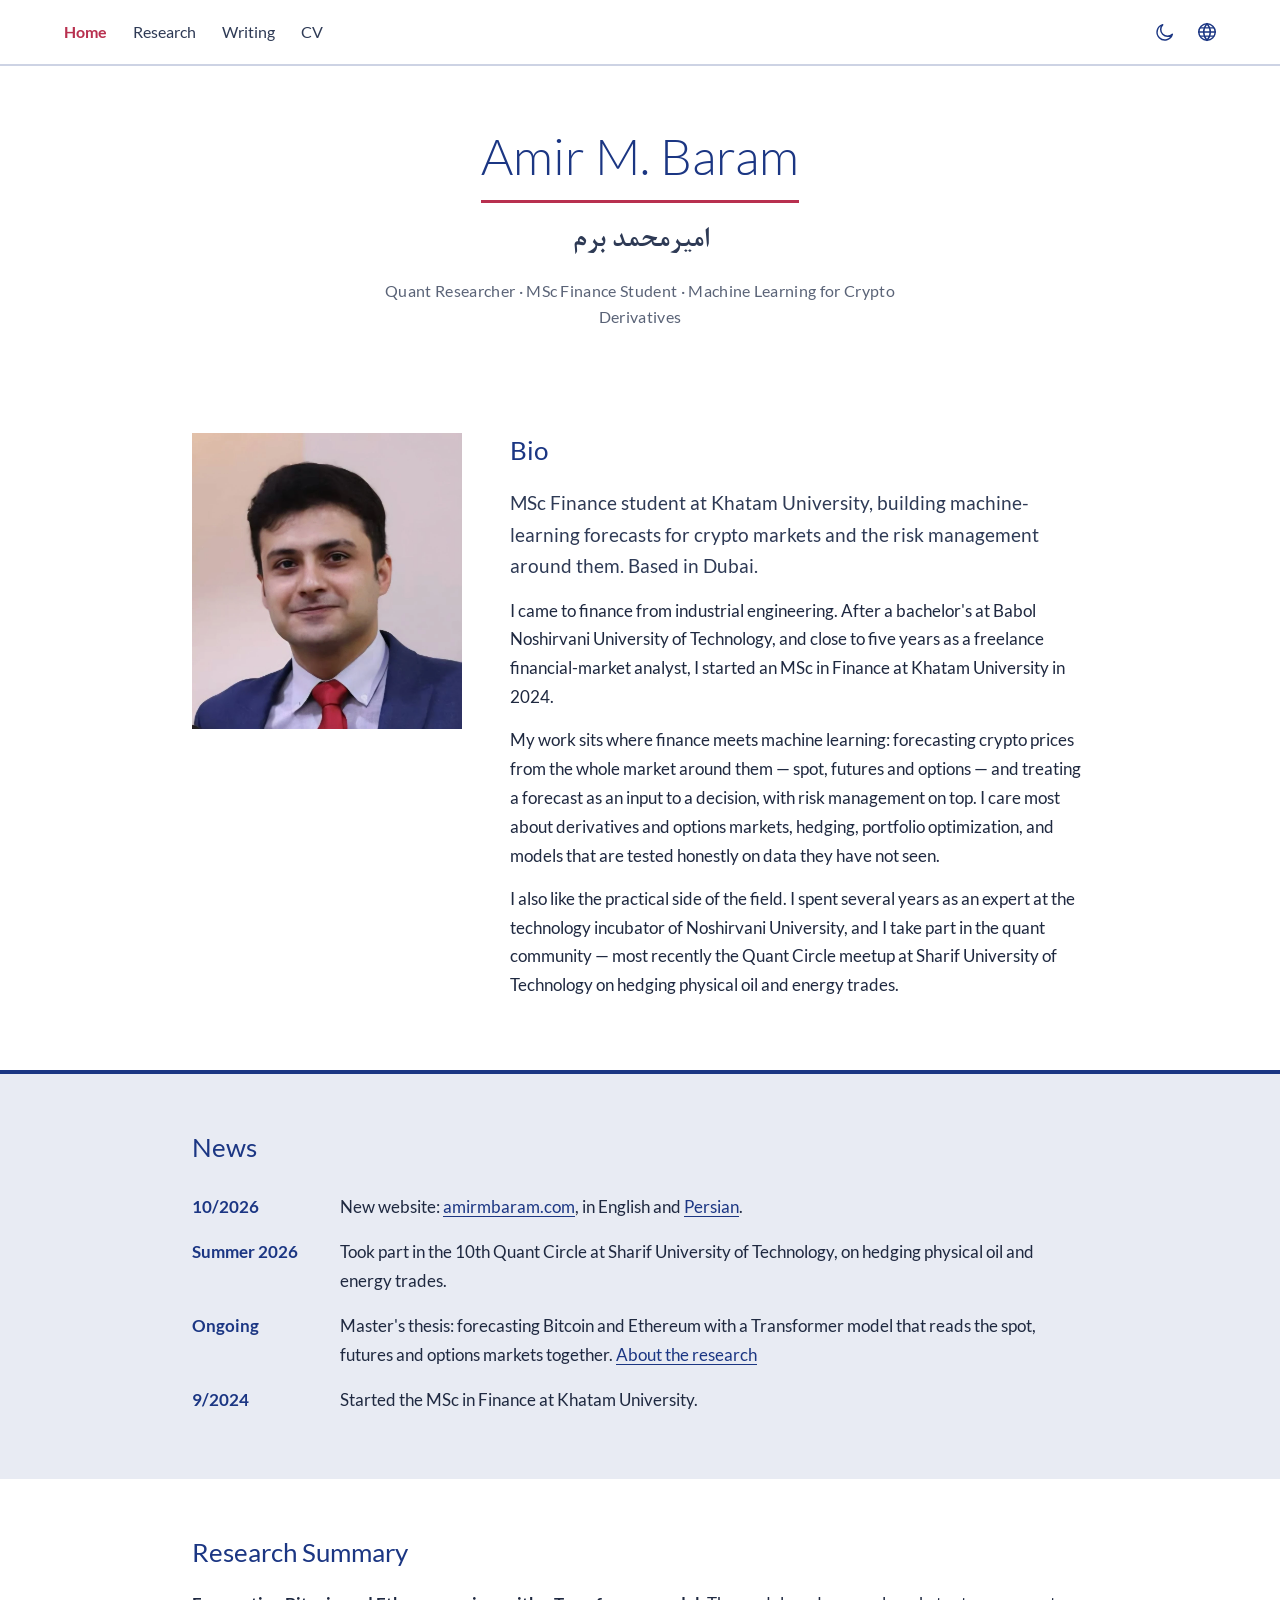
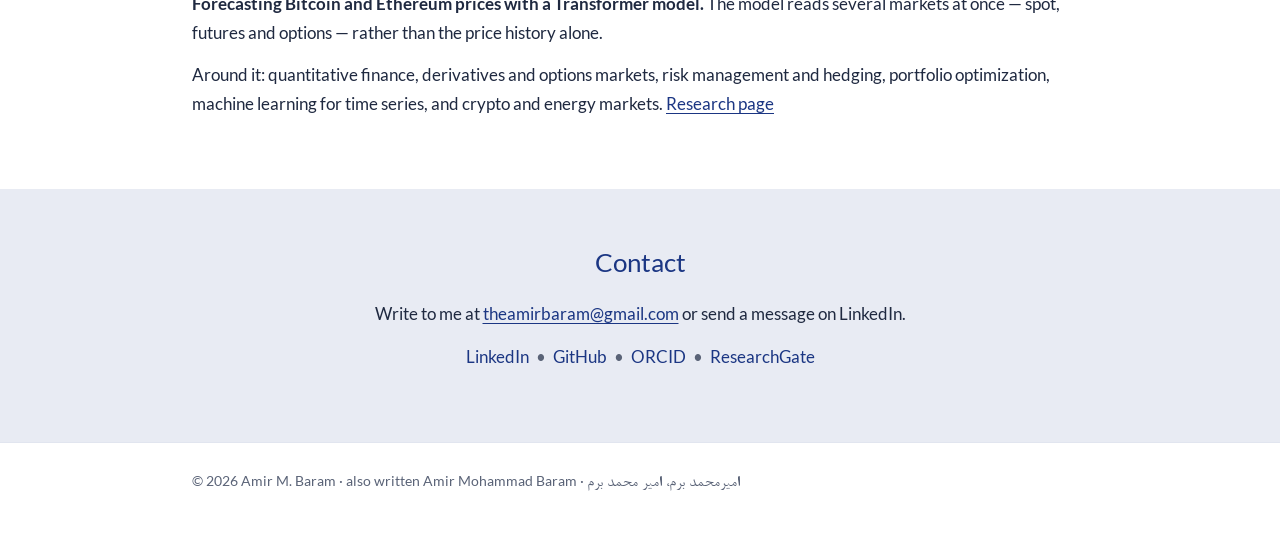
==== index.html @ 678a6ded "Home: role line under the name; bio no longer opens with the name, both languages - Add a muted role" ====
<!doctype html>
<html lang="en">
<head>
<meta charset="utf-8">
<meta name="viewport" content="width=device-width, initial-scale=1">
<title>Amir M. Baram (Amir Mohammad Baram) — Quant Researcher, MSc Finance at Khatam University</title>
<meta name="description" content="Amir M. Baram (Amir Mohammad Baram, امیرمحمد برم) — quantitative researcher and MSc Finance student at Khatam University, based in Dubai. Machine-learning forecasts for crypto markets from spot, futures and options data; risk management and portfolio optimization.">
<meta name="author" content="Amir M. Baram">
<meta name="google-site-verification" content="Aken9nDjO9jNFK73bbLexB0y3to4cQUM3wVIn0FqUuk" />
<link rel="canonical" href="https://amirmbaram.com/">
<link rel="alternate" hreflang="en" href="https://amirmbaram.com/">
<link rel="alternate" hreflang="fa" href="https://amirmbaram.com/fa/">
<link rel="alternate" hreflang="x-default" href="https://amirmbaram.com/">
<link rel="alternate" type="application/rss+xml" title="Amir M. Baram — Writing" href="https://amirmbaram.com/writing/feed.xml">
<meta property="og:type" content="profile">
<meta property="og:site_name" content="Amir M. Baram">
<meta property="og:locale" content="en_US">
<meta property="og:locale:alternate" content="fa_IR">
<meta property="og:title" content="Amir M. Baram — Quant Researcher">
<meta property="og:description" content="MSc Finance, Khatam University · machine learning for crypto markets · risk management · Dubai">
<meta property="og:url" content="https://amirmbaram.com/">
<meta property="og:image" content="https://amirmbaram.com/amir-m-baram.jpg">
<meta property="profile:first_name" content="Amir">
<meta property="profile:last_name" content="Baram">
<meta name="twitter:card" content="summary">
<link rel="icon" href="/favicon.ico" sizes="48x48">
<link rel="icon" href="/icon-192.png" type="image/png" sizes="192x192">
<link rel="apple-touch-icon" href="/apple-touch-icon.png">
<link rel="stylesheet" href="/assets/site.css">
<script>(function(d){d.className+=' js';try{var t=localStorage.getItem('theme');if(t==='dark'||t==='light')d.setAttribute('data-theme',t)}catch(e){}})(document.documentElement)</script>
<script type="application/ld+json">
{
  "@context": "https://schema.org",
  "@type": "Person",
  "@id": "https://amirmbaram.com/#person",
  "name": "Amir M. Baram",
  "alternateName": ["Amir Mohammad Baram", "AmirMohammad Baram", "Amir Baram", "امیرمحمد برم", "امیر محمد برم", "امیر برم"],
  "givenName": "Amir Mohammad",
  "familyName": "Baram",
  "url": "https://amirmbaram.com/",
  "identifier": {"@type": "PropertyValue", "propertyID": "ORCID", "value": "0009-0007-6904-6348"},
  "email": "mailto:theamirbaram@gmail.com",
  "image": "https://amirmbaram.com/amir-m-baram.jpg",
  "jobTitle": "Quantitative Researcher",
  "affiliation": {"@type": "CollegeOrUniversity", "name": "Khatam University", "url": "https://khatam.ac.ir/"},
  "alumniOf": {"@type": "CollegeOrUniversity", "name": "Babol Noshirvani University of Technology", "url": "https://www.nit.ac.ir/"},
  "homeLocation": {"@type": "Place", "name": "Dubai, United Arab Emirates"},
  "knowsLanguage": ["fa", "en"],
  "knowsAbout": ["Quantitative finance", "Financial risk management", "Hedging", "Portfolio optimization", "Derivatives and options markets", "Cryptocurrency markets", "Machine learning", "Time-series forecasting", "Transformer models", "Econometrics", "Python"],
  "sameAs": [
    "https://www.linkedin.com/in/amirmbaram/",
    "https://github.com/theamirbaram",
    "https://www.kaggle.com/theamirbaram",
    "https://huggingface.co/theamirbaram",
    "https://www.researchgate.net/profile/Amir-Baram",
    "https://www.youtube.com/@theamirbaram",
    "https://orcid.org/0009-0007-6904-6348"
  ]
}
</script>
<script type="application/ld+json">
{
  "@context": "https://schema.org",
  "@type": "WebSite",
  "@id": "https://amirmbaram.com/#website",
  "name": "Amir M. Baram",
  "alternateName": ["Amir Mohammad Baram", "امیرمحمد برم", "amirmbaram.com"],
  "url": "https://amirmbaram.com/",
  "inLanguage": ["en", "fa"],
  "publisher": {"@id": "https://amirmbaram.com/#person"}
}
</script>
</head>
<body>
<a class="skip" href="#main">Skip to content</a>

<header class="site-header">
  <div class="wrap">
    <button class="menu-btn" type="button" aria-label="Menu" aria-expanded="false" aria-controls="menu"><svg viewBox="0 0 24 24" fill="none" stroke-width="2" stroke-linecap="round"><path d="M4 7h16M4 12h16M4 17h16"/></svg></button>
    <nav class="menu" id="menu" aria-label="Main">
      <a href="/" aria-current="page">Home</a>
      <a href="/research/">Research</a>
      <a href="/writing/">Writing</a>
      <a href="/cv/">CV</a>
    </nav>
    <div class="tools">
      <button class="theme-btn" type="button" aria-label="Dark mode" title="Dark mode" aria-pressed="false"><svg class="moon" viewBox="0 0 24 24" fill="none" stroke="currentColor" stroke-width="1.6" stroke-linecap="round" stroke-linejoin="round" aria-hidden="true"><path d="M20 14.5A8.5 8.5 0 1 1 9.5 4a7 7 0 0 0 10.5 10.5z"/></svg><svg class="sun" viewBox="0 0 24 24" fill="none" stroke="currentColor" stroke-width="1.6" stroke-linecap="round" aria-hidden="true"><circle cx="12" cy="12" r="4"/><path d="M12 2.5v2M12 19.5v2M2.5 12h2M19.5 12h2M5.3 5.3l1.4 1.4M17.3 17.3l1.4 1.4M5.3 18.7l1.4-1.4M17.3 6.7l1.4-1.4"/></svg></button>
      <details class="lang">
        <summary aria-label="Language" title="Language"><svg viewBox="0 0 24 24" fill="none" stroke="currentColor" stroke-width="1.6" stroke-linecap="round" aria-hidden="true"><circle cx="12" cy="12" r="9"/><path d="M3 12h18M4.6 7.5h14.8M4.6 16.5h14.8M12 3c2.4 2.6 3.6 5.6 3.6 9s-1.2 6.4-3.6 9c-2.4-2.6-3.6-5.6-3.6-9S9.6 5.6 12 3z"/></svg></summary>
        <ul><li><a href="/" hreflang="en" lang="en" aria-current="true">English</a></li><li><a href="/fa/" hreflang="fa" lang="fa">فارسی</a></li></ul>
      </details>
    </div>
  </div>
</header>

<main id="main">
  <div class="page-title">
    <div class="wrap">
      <h1>Amir M. Baram</h1>
      <p class="fa-name" lang="fa" dir="rtl">امیرمحمد برم</p>
      <p class="role">Quant Researcher · MSc Finance Student · Machine Learning for Crypto Derivatives</p>
    </div>
  </div>

  <section class="band" id="bio" aria-labelledby="h-bio">
    <div class="wrap bio">
      <img src="/amir-m-baram.webp" width="1053" height="1155" fetchpriority="high" alt="Portrait of Amir M. Baram">
      <div>
        <h2 id="h-bio">Bio</h2>
        <p class="lead">MSc Finance student at Khatam University, building machine-learning forecasts for crypto markets and the risk management around them. Based in Dubai.</p>
        <p>I came to finance from industrial engineering. After a bachelor's at Babol Noshirvani University of Technology, and close to five years as a freelance financial-market analyst, I started an MSc in Finance at Khatam University in 2024.</p>
        <p>My work sits where finance meets machine learning: forecasting crypto prices from the whole market around them — spot, futures and options — and treating a forecast as an input to a decision, with risk management on top. I care most about derivatives and options markets, hedging, portfolio optimization, and models that are tested honestly on data they have not seen.</p>
        <p>I also like the practical side of the field. I spent several years as an expert at the technology incubator of Noshirvani University, and I take part in the quant community — most recently the Quant Circle meetup at Sharif University of Technology on hedging physical oil and energy trades.</p>
      </div>
    </div>
  </section>

  <section class="band tint" id="news" aria-labelledby="h-news">
    <div class="wrap">
      <h2 id="h-news">News</h2>
      <ul class="news">
        <li><span class="d">10/2026</span><span>New website: <a href="https://amirmbaram.com/">amirmbaram.com</a>, in English and <a href="/fa/" hreflang="fa">Persian</a>.</span></li>
        <li><span class="d">Summer 2026</span><span>Took part in the 10th Quant Circle at Sharif University of Technology, on hedging physical oil and energy trades.</span></li>
        <li><span class="d">Ongoing</span><span>Master's thesis: forecasting Bitcoin and Ethereum with a Transformer model that reads the spot, futures and options markets together. <a href="/research/">About the research</a></span></li>
        <li><span class="d">9/2024</span><span>Started the MSc in Finance at Khatam University.</span></li>
      </ul>
    </div>
  </section>

  <section class="band" id="research" aria-labelledby="h-research">
    <div class="wrap">
      <h2 id="h-research">Research Summary</h2>
      <p><b>Forecasting Bitcoin and Ethereum prices with a Transformer model.</b> The model reads several markets at once — spot, futures and options — rather than the price history alone.</p>
      <p>Around it: quantitative finance, derivatives and options markets, risk management and hedging, portfolio optimization, machine learning for time series, and crypto and energy markets. <a href="/research/">Research page</a></p>
    </div>
  </section>

  <section class="band grey" id="contact" aria-labelledby="h-contact">
    <div class="wrap">
      <h2 id="h-contact">Contact</h2>
      <p>Write to me at <a href="mailto:theamirbaram@gmail.com">theamirbaram@gmail.com</a> or send a message on LinkedIn.</p>
      <p class="dots"><a href="https://www.linkedin.com/in/amirmbaram/" rel="me">LinkedIn</a><span class="sep">•</span><a href="https://github.com/theamirbaram" rel="me">GitHub</a><span class="sep">•</span><a href="https://orcid.org/0009-0007-6904-6348" rel="me">ORCID</a><span class="sep">•</span><a href="https://www.researchgate.net/profile/Amir-Baram" rel="me">ResearchGate</a></p>
    </div>
  </section>
</main>

<footer class="site-footer">
  <div class="wrap">© 2026 Amir M. Baram · also written Amir Mohammad Baram · <span class="fa-in" lang="fa" dir="rtl">امیرمحمد برم، امیر محمد برم</span></div>
</footer>
<script src="/assets/site.js"></script>
</body>
</html>
---- assets/site.css ----
/* amirmbaram.com - one stylesheet for every page, English and Persian.
   Layout after lhpedersen.com: white header, centred page title, white / tinted / grey
   full-width bands. Tuned for easy reading (11 Oct 2026): dark text on light grounds only,
   near-black text, regular-weight menu. Text fills the content column, which grows with the
   window up to --wrap (Amir, 11 Oct: text should widen with the window); only a single post keeps
   a reading measure. */
/* Fonts are served from this site (assets/fonts/), so phones show the same type as a
   laptop with B Nazanin installed: Lato for Latin, B Nazanin for Persian. */
@font-face{font-family:"Lato";font-weight:300;font-display:swap;src:url(fonts/lato-300-latin-ext.woff2) format("woff2");unicode-range:U+0100-02BA, U+02BD-02C5, U+02C7-02CC, U+02CE-02D7, U+02DD-02FF, U+0304, U+0308, U+0329, U+1D00-1DBF, U+1E00-1E9F, U+1EF2-1EFF, U+2020, U+20A0-20AB, U+20AD-20C4, U+2113, U+2C60-2C7F, U+A720-A7FF}
@font-face{font-family:"Lato";font-weight:300;font-display:swap;src:url(fonts/lato-300-latin.woff2) format("woff2");unicode-range:U+0000-00FF, U+0131, U+0152-0153, U+02BB-02BC, U+02C6, U+02DA, U+02DC, U+0304, U+0308, U+0329, U+2000-206F, U+20AC, U+2122, U+2191, U+2193, U+2212, U+2215, U+FEFF, U+FFFD}
@font-face{font-family:"Lato";font-weight:400;font-display:swap;src:url(fonts/lato-400-latin-ext.woff2) format("woff2");unicode-range:U+0100-02BA, U+02BD-02C5, U+02C7-02CC, U+02CE-02D7, U+02DD-02FF, U+0304, U+0308, U+0329, U+1D00-1DBF, U+1E00-1E9F, U+1EF2-1EFF, U+2020, U+20A0-20AB, U+20AD-20C4, U+2113, U+2C60-2C7F, U+A720-A7FF}
@font-face{font-family:"Lato";font-weight:400;font-display:swap;src:url(fonts/lato-400-latin.woff2) format("woff2");unicode-range:U+0000-00FF, U+0131, U+0152-0153, U+02BB-02BC, U+02C6, U+02DA, U+02DC, U+0304, U+0308, U+0329, U+2000-206F, U+20AC, U+2122, U+2191, U+2193, U+2212, U+2215, U+FEFF, U+FFFD}
@font-face{font-family:"Lato";font-weight:700;font-display:swap;src:url(fonts/lato-700-latin-ext.woff2) format("woff2");unicode-range:U+0100-02BA, U+02BD-02C5, U+02C7-02CC, U+02CE-02D7, U+02DD-02FF, U+0304, U+0308, U+0329, U+1D00-1DBF, U+1E00-1E9F, U+1EF2-1EFF, U+2020, U+20A0-20AB, U+20AD-20C4, U+2113, U+2C60-2C7F, U+A720-A7FF}
@font-face{font-family:"Lato";font-weight:700;font-display:swap;src:url(fonts/lato-700-latin.woff2) format("woff2");unicode-range:U+0000-00FF, U+0131, U+0152-0153, U+02BB-02BC, U+02C6, U+02DA, U+02DC, U+0304, U+0308, U+0329, U+2000-206F, U+20AC, U+2122, U+2191, U+2193, U+2212, U+2215, U+FEFF, U+FFFD}
@font-face{font-family:"B Nazanin Web";font-weight:400;font-display:swap;src:url(fonts/bnazanin-400.woff2) format("woff2")}
@font-face{font-family:"B Nazanin Web";font-weight:700;font-display:swap;src:url(fonts/bnazanin-700.woff2) format("woff2")}
:root{
  /* Amir's palette ج (control vault, _assets/figure-palette.md): Khatam blue + crimson */
  --blue:#1B3683;        /* titles, headings, links, news dates */
  --accent:#B8304F;      /* crimson: current page, hover, the rule under the title */
  --grey:#E8EBF3;        /* tinted bands */
  --ink:#1F2940; --ink-2:#2E3A55; --muted:#5A6377;   /* body text: palette navy, darkened */
  --line:#E1E5EF; --line-grey:#CDD3E4;
  --bg:#fff;              /* page, header, drop-down */
  --shadow:rgba(27,54,131,.28); --shadow-soft:rgba(27,54,131,.14);
  color-scheme:light;
  --f-en:"Lato",-apple-system,"Segoe UI",Helvetica,Arial,sans-serif;
  --f-fa:"B Nazanin Web","B Nazanin","Lato",Tahoma,serif;
  --wrap:960px;
  /* Persian sizes are set for B Nazanin, which every visitor now gets from the site. */
  --fs:1; --fa-lh:2.05;
  --measure:33em;        /* ~75 characters of Lato: used only for a single post */
}
/* Dark mode: follows the device setting; the button in the header overrides it and the
   choice is kept in localStorage ("theme"). Colours are palette ج lightened for a dark
   ground - every text colour is at least 6:1 against both the page and the grey bands. */
:root[data-theme="dark"]{
  --bg:#10141D; --grey:#1A2131; --ink:#E2E6EE; --ink-2:#C5CCDA; --muted:#97A0B3;
  --blue:#8EA6EE; --accent:#EE7C96; --line:#252D40; --line-grey:#2F3850;
  --shadow:rgba(0,0,0,.55); --shadow-soft:rgba(0,0,0,.45); color-scheme:dark;
}
@media (prefers-color-scheme:dark){
  :root:not([data-theme="light"]){
    --bg:#10141D; --grey:#1A2131; --ink:#E2E6EE; --ink-2:#C5CCDA; --muted:#97A0B3;
    --blue:#8EA6EE; --accent:#EE7C96; --line:#252D40; --line-grey:#2F3850;
    --shadow:rgba(0,0,0,.55); --shadow-soft:rgba(0,0,0,.45); color-scheme:dark;
  }
}
*{box-sizing:border-box}
html{-webkit-text-size-adjust:100%}
body{margin:0;background:var(--bg);color:var(--ink);font:400 17px/1.7 var(--f-en)}
html[lang="fa"] body{font:400 calc(20.5px*var(--fs))/var(--fa-lh) var(--f-fa)}
html[lang="fa"]{--measure:27em}   /* ~80 Persian characters */
.wrap{max-width:var(--wrap);margin:0 auto;padding:0 32px}
a{color:var(--blue);text-decoration:underline;text-decoration-thickness:1px;text-underline-offset:3px}
a:hover{color:var(--accent)}
p{margin:0 0 14px}
img{max-width:100%}
.fa-in{font-family:var(--f-fa);font-size:calc(1.22em*var(--fs));line-height:1;unicode-bidi:isolate}
.en{font-family:var(--f-en);font-size:calc(.8em/var(--fs));direction:ltr;unicode-bidi:isolate}   /* Latin words inside Persian text */
.skip{position:absolute;inset-inline-start:-999px;top:8px;background:var(--bg);padding:8px 12px;z-index:20}
.skip:focus{inset-inline-start:8px}

/* ---- header: stays white, with a clear rule under it and a soft shadow once the page scrolls ---- */
.site-header{position:sticky;top:0;z-index:10;background:var(--bg);border-bottom:2px solid var(--line-grey);transition:box-shadow .2s ease}
.site-header.scrolled{box-shadow:0 6px 18px var(--shadow)}
.site-header .wrap{max-width:1240px;display:flex;align-items:center;gap:8px;min-height:64px}
.menu{display:flex;align-items:center;flex-wrap:wrap;gap:2px}
.menu a{font:400 16px/1 var(--f-en);color:var(--ink-2);text-decoration:none;padding:12px 12px;white-space:nowrap;transition:color .15s ease}
.menu a:hover{color:var(--blue)}
.menu a[aria-current="page"]{color:var(--accent);font-weight:700}
html[lang="fa"] .menu a{font:400 calc(19px*var(--fs))/1 var(--f-fa)}
html[lang="fa"] .menu a[aria-current="page"]{font-weight:700}
/* language switch: globe with a small drop-down (English / فارسی), centred under the globe */
.tools{margin-inline-start:auto;display:flex;align-items:center}
.lang{position:relative}
.theme-btn{background:none;border:0;padding:10px;cursor:pointer;color:var(--blue);transition:color .15s ease}
.theme-btn:hover{color:var(--accent)}
.theme-btn svg{display:block;width:22px;height:22px}
.theme-btn .sun{display:none}
:root[data-theme="dark"] .theme-btn .sun{display:block}
:root[data-theme="dark"] .theme-btn .moon{display:none}
@media (prefers-color-scheme:dark){:root:not([data-theme="light"]) .theme-btn .sun{display:block}:root:not([data-theme="light"]) .theme-btn .moon{display:none}}
.lang summary{list-style:none;cursor:pointer;display:flex;align-items:center;padding:10px;color:var(--blue);transition:color .15s ease}
.lang summary::-webkit-details-marker{display:none}
.lang summary svg{display:block;width:22px;height:22px}
.lang summary:hover,.lang[open] summary{color:var(--accent)}
/* focus ring only for keyboard use, in the accent colour */
.lang summary:focus:not(:focus-visible){outline:none}
.lang summary:focus-visible,.theme-btn:focus-visible,.menu-btn:focus-visible{outline:2px solid var(--accent);outline-offset:-2px;border-radius:4px}
.lang ul{position:absolute;top:calc(100% + 4px);left:50%;transform:translateX(-50%);z-index:20;margin:0;padding:4px 0;list-style:none;width:max-content;text-align:center;background:var(--bg);border:1px solid var(--line-grey);box-shadow:0 8px 20px var(--shadow-soft)}
.lang li a{display:block;padding:6px 16px;color:var(--ink);text-decoration:none;font:400 16px/1.5 var(--f-en)}
.lang li a:lang(fa){font:400 calc(19px*var(--fs))/1.5 var(--f-fa)}
.lang li a:hover{background:var(--grey);color:var(--ink)}
.lang li a[aria-current]{color:var(--accent);font-weight:700}
.menu-btn{display:none;background:none;border:0;padding:10px;margin-inline-start:-10px;cursor:pointer;color:var(--ink-2)}
.menu-btn svg{display:block;width:24px;height:24px;stroke:currentColor}

/* ---- page title ---- */
.page-title{text-align:center;padding:60px 0 48px}
.page-title h1{display:inline-block;font:300 clamp(36px,5vw,50px)/1.2 var(--f-en);color:var(--blue);margin:0}
.page-title h1::after{content:"";display:block;width:100%;height:3px;background:var(--accent);margin:14px 0 6px}  /* as wide as the title */
.page-title .fa-name{font:600 calc(30px*var(--fs))/1.5 var(--f-fa);color:var(--ink-2);margin:10px auto 0}
.page-title .lat{font:300 24px/1.4 var(--f-en);color:var(--ink-2);margin:6px auto 0;direction:ltr;unicode-bidi:isolate}
.page-title .role{font:400 16px/1.6 var(--f-en);letter-spacing:.02em;color:var(--muted);max-width:62ch;margin:14px auto 0}   /* role line under the name, both languages */
html[lang="fa"] .page-title .role{font:400 calc(19px*var(--fs))/1.8 var(--f-fa);letter-spacing:0}
.page-title .sub{max-width:62ch;margin:14px auto 0;color:var(--ink-2)}
.page-title .dots{margin:16px auto 0;max-width:70ch}
html[lang="fa"] .page-title h1{font:600 clamp(calc(40px*var(--fs)),calc(6vw*var(--fs)),calc(56px*var(--fs)))/1.35 var(--f-fa)}

/* ---- bands ---- */
.band{padding:56px 0}
.band.grey{background:var(--grey)}
.band.tint{background:var(--grey);border-top:4px solid var(--blue)}   /* the News band: light, with a Khatam-blue edge */
h2{font:400 26px/1.35 var(--f-en);color:var(--blue);margin:0 0 20px}
h3{margin:0}
html[lang="fa"] h2{font:600 calc(31px*var(--fs))/1.5 var(--f-fa)}

/* home: bio */
.bio{display:grid;grid-template-columns:270px 1fr;gap:48px;align-items:start}
.bio img{display:block;width:100%;height:auto}
.bio .lead{font-size:18.5px;color:var(--ink-2)}
html[lang="fa"] .bio .lead{font-size:calc(22px*var(--fs))}

/* home: contact, centred (both languages) */
#contact{text-align:center}
#contact .dots{justify-content:center}

/* home: news */
.news{list-style:none;margin:0;padding:0}
.news li{display:grid;grid-template-columns:130px 1fr;gap:18px;padding:8px 0}
.news .d{font-weight:700;color:var(--blue);white-space:nowrap}
html[lang="fa"] .news li{grid-template-columns:150px 1fr}

/* links separated by dots: underlined only on hover */
.dots{display:flex;flex-wrap:wrap;align-items:baseline;row-gap:2px}
.page-title .dots{justify-content:center}
.dots a{white-space:nowrap;text-decoration:none}
.dots a:hover{text-decoration:underline}
.dots .sep{color:var(--muted);padding:0 7px}
html[lang="fa"] .dots a{font:400 16.5px/1.7 var(--f-en);unicode-bidi:isolate}

/* research */
.work h3{font:700 18.5px/1.5 var(--f-en)}
.work .meta{color:var(--muted);margin:2px 0 10px}
html[lang="fa"] .work h3{font:700 calc(23px*var(--fs))/1.8 var(--f-fa)}
.cols{columns:2;column-gap:48px;margin:0;padding-inline-start:20px}
.cols li{break-inside:avoid;padding:2px 0}

/* cv rows */
.rows{list-style:none;margin:0;padding:0}
.rows li{display:grid;grid-template-columns:180px 1fr;gap:24px;padding:14px 0;border-top:1px solid var(--line)}
.band.grey .rows li{border-top-color:var(--line-grey)}
.rows li:first-child{border-top:0;padding-top:0}
.rows .when{color:var(--muted)}
.rows h3{font:700 17px/1.6 var(--f-en)}
.rows .where{color:var(--ink-2)}
html[lang="fa"] .rows h3{font:700 calc(21px*var(--fs))/1.8 var(--f-fa)}
.grid2{display:grid;grid-template-columns:1fr 1fr;gap:48px}
.grid2 h3{font:700 17px/1.6 var(--f-en);color:var(--ink-2);margin:0 0 6px}
.grid2 ul{margin:0;padding-inline-start:20px}
html[lang="fa"] .grid2 h3{font:700 calc(21px*var(--fs))/1.8 var(--f-fa)}

/* writing */
.posts{list-style:none;margin:0;padding:0}
.posts li{display:grid;grid-template-columns:130px 1fr;gap:18px;padding:14px 0;border-top:1px solid var(--line-grey)}
.posts li:first-child{border-top:0;padding-top:0}
.posts .d{color:var(--muted)}
.posts h3{font:700 18.5px/1.5 var(--f-en)}
.posts p{margin:4px 0 0}
.empty{color:var(--ink-2)}

/* a single post */
.post{max-width:var(--measure);margin:0 auto}
.post .meta{color:var(--muted);text-align:center;margin:-28px 0 40px}
.post h2{margin-top:36px}
.post figure{margin:28px 0}
.post figcaption{color:var(--muted);font-size:14.5px;margin-top:6px}
.post .back{margin-top:40px}

/* ---- footer ---- */
.site-footer{border-top:1px solid var(--line);padding:26px 0 44px;color:var(--muted);font-size:14px}
.site-footer a{color:var(--muted)}
html[lang="fa"] .site-footer{font-size:calc(17px*var(--fs))}

/* ---- narrow screens ---- */
@media (max-width:760px){
  .wrap{padding:0 20px}
  .site-header .wrap{flex-wrap:wrap;min-height:56px}
  .tools{order:1}
  /* phones: the globe sits ~42px from the screen edge, so the centred drop-down is a little narrower and nudged 5px inward to keep a gap */
  .lang li a{padding:6px 12px}
  .lang ul{transform:translateX(calc(-50% - 5px))}
  html[dir="rtl"] .lang ul{transform:translateX(calc(-50% + 5px))}
  .menu{order:2;width:100%;flex-wrap:nowrap;overflow-x:auto;scrollbar-width:none;margin:0 -12px 4px}
  .menu::-webkit-scrollbar{display:none}
  html.js .menu-btn{display:block}
  html.js .menu{display:none}
  html.js .site-header.open{box-shadow:0 6px 18px var(--shadow)}
  html.js .site-header.open .menu{display:flex;flex-direction:column;align-items:stretch;margin:0 0 10px;overflow:visible}
  html.js .site-header.open .menu a{padding:12px 4px;border-top:1px solid var(--line)}
  .page-title{padding:40px 0 34px}
  .band{padding:40px 0}
  .bio{grid-template-columns:1fr;gap:24px}
  .bio img{max-width:240px}
  .news li,.posts li,.rows li,html[lang="fa"] .news li{grid-template-columns:1fr;gap:0}
  .cols{columns:1}
  .grid2{grid-template-columns:1fr;gap:28px}
}
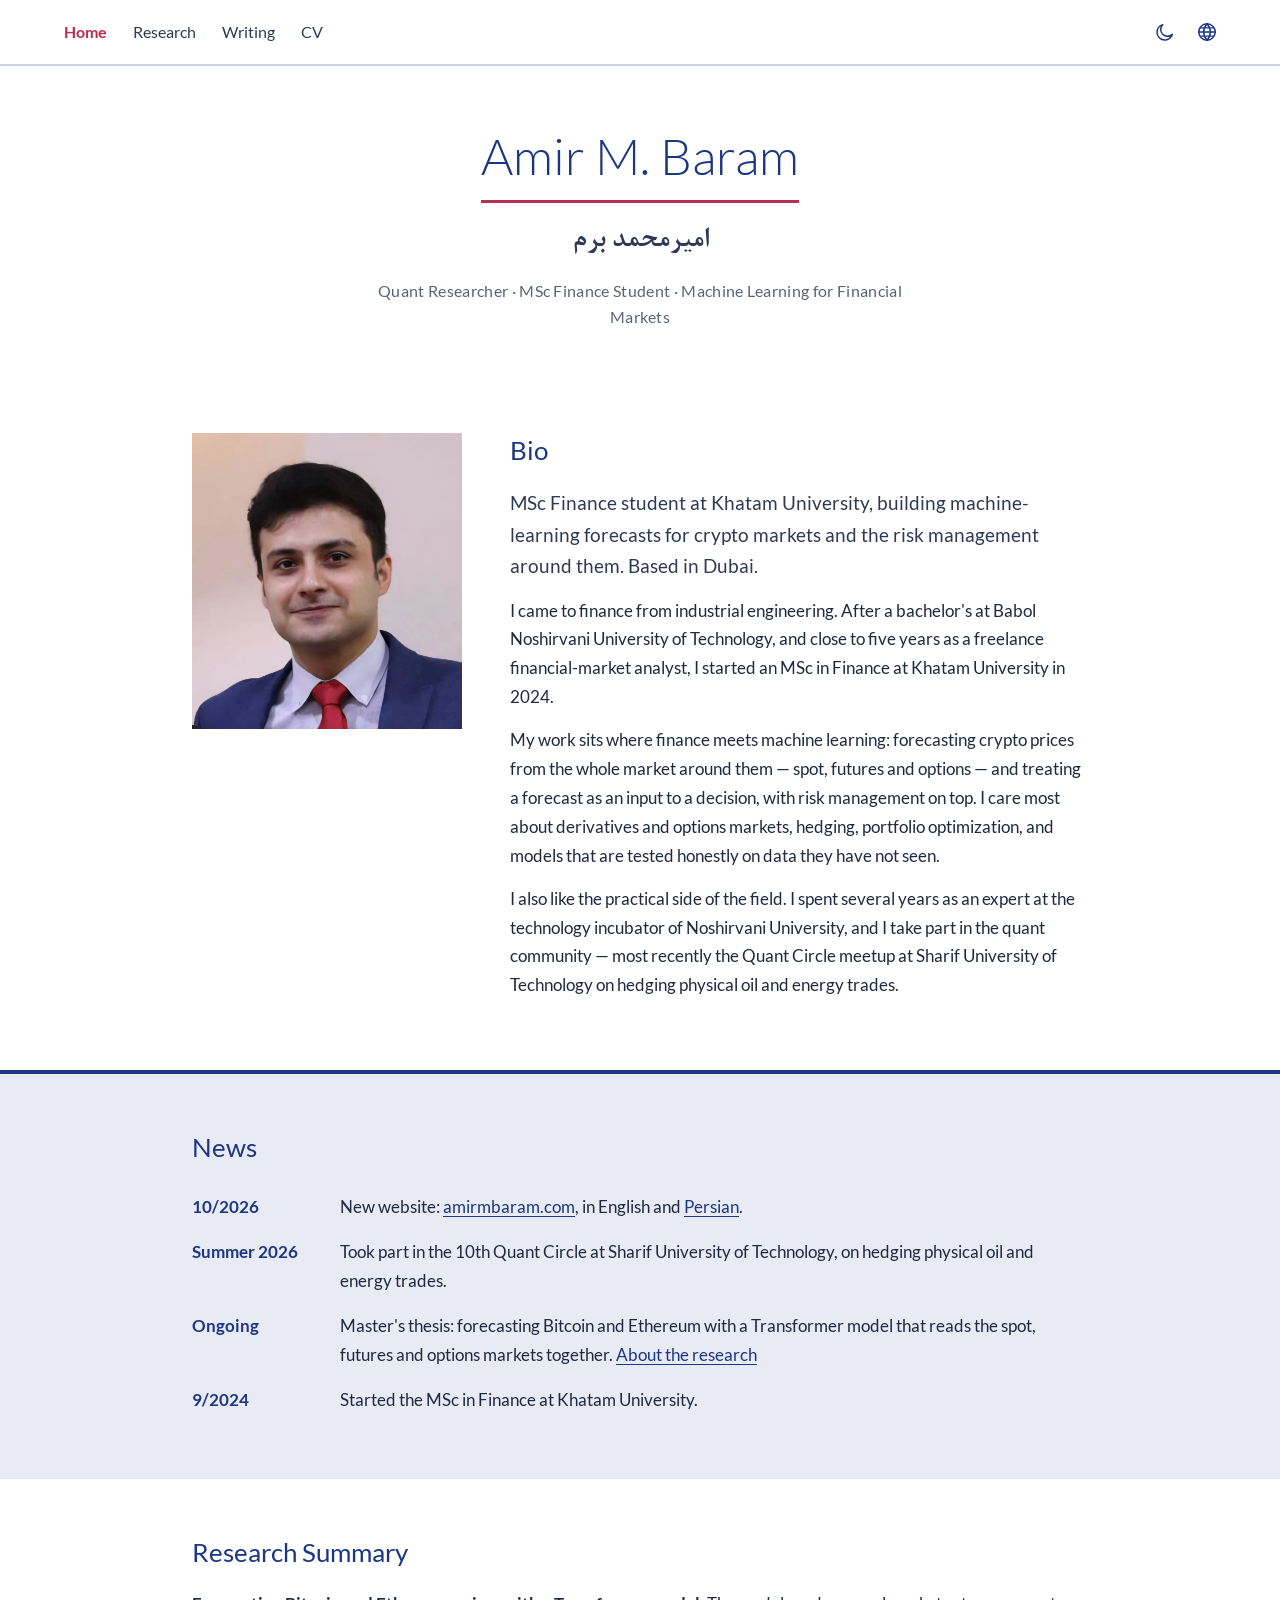
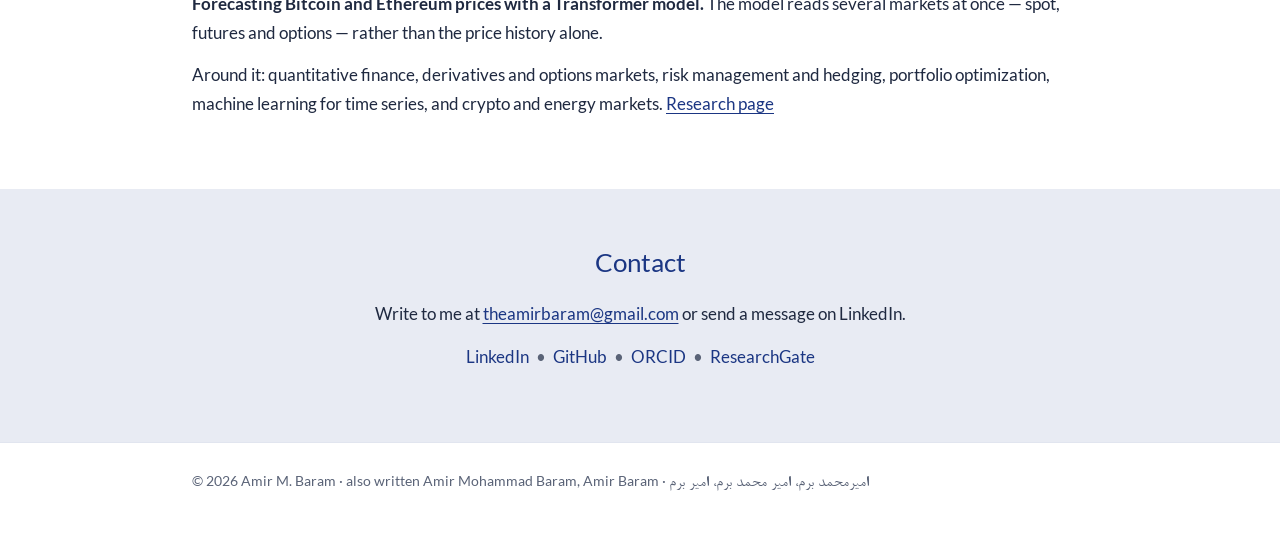
==== commit 1b9502f0: "Role line: financial markets instead of crypto derivatives, Persian uses کمّی; footer adds Amir Bara" ====
--- a/index.html
+++ b/index.html
@@ -98,7 +98,7 @@
     <div class="wrap">
       <h1>Amir M. Baram</h1>
       <p class="fa-name" lang="fa" dir="rtl">امیرمحمد برم</p>
-      <p class="role">Quant Researcher · MSc Finance Student · Machine Learning for Crypto Derivatives</p>
+      <p class="role">Quant Researcher · MSc Finance Student · Machine Learning for Financial Markets</p>
     </div>
   </div>
 
@@ -145,7 +145,7 @@
 </main>
 
 <footer class="site-footer">
-  <div class="wrap">© 2026 Amir M. Baram · also written Amir Mohammad Baram · <span class="fa-in" lang="fa" dir="rtl">امیرمحمد برم، امیر محمد برم</span></div>
+  <div class="wrap">© 2026 Amir M. Baram · also written Amir Mohammad Baram, Amir Baram · <span class="fa-in" lang="fa" dir="rtl">امیرمحمد برم، امیر محمد برم، امیر برم</span></div>
 </footer>
 <script src="/assets/site.js"></script>
 </body>
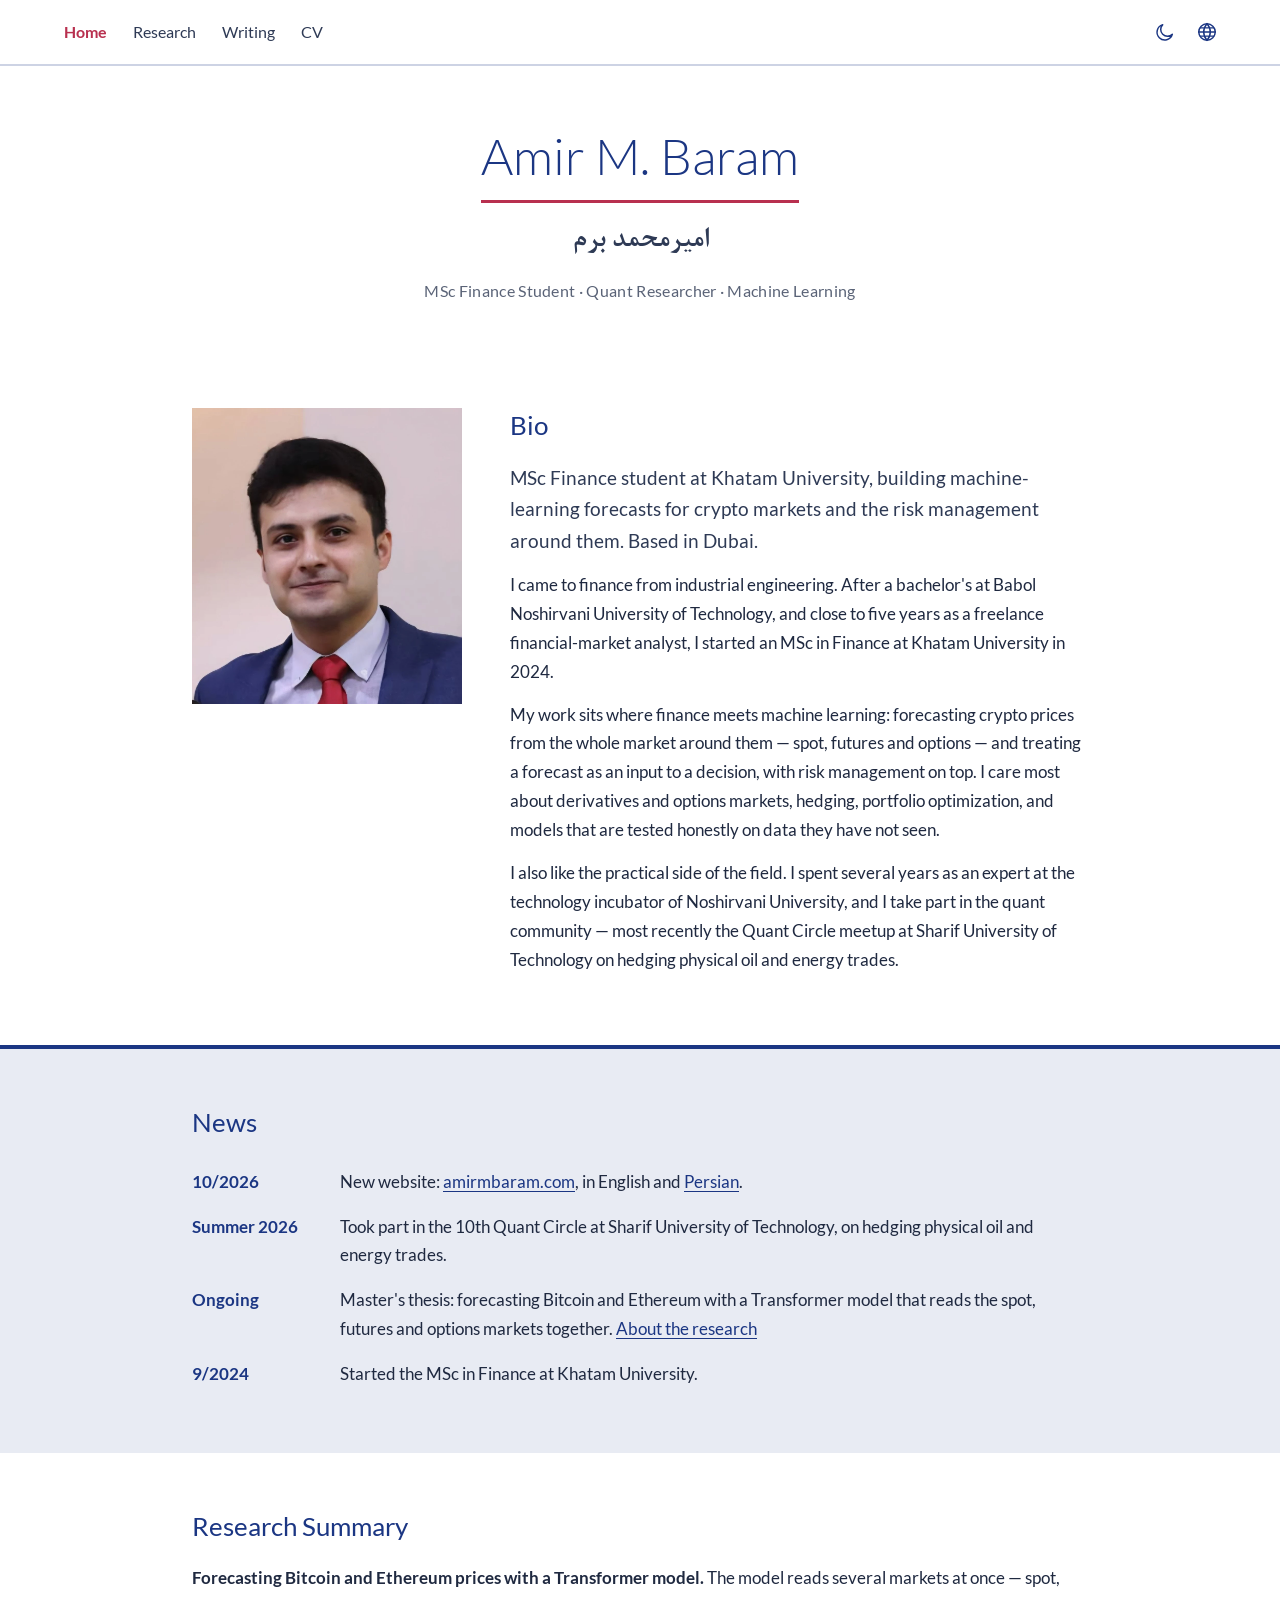
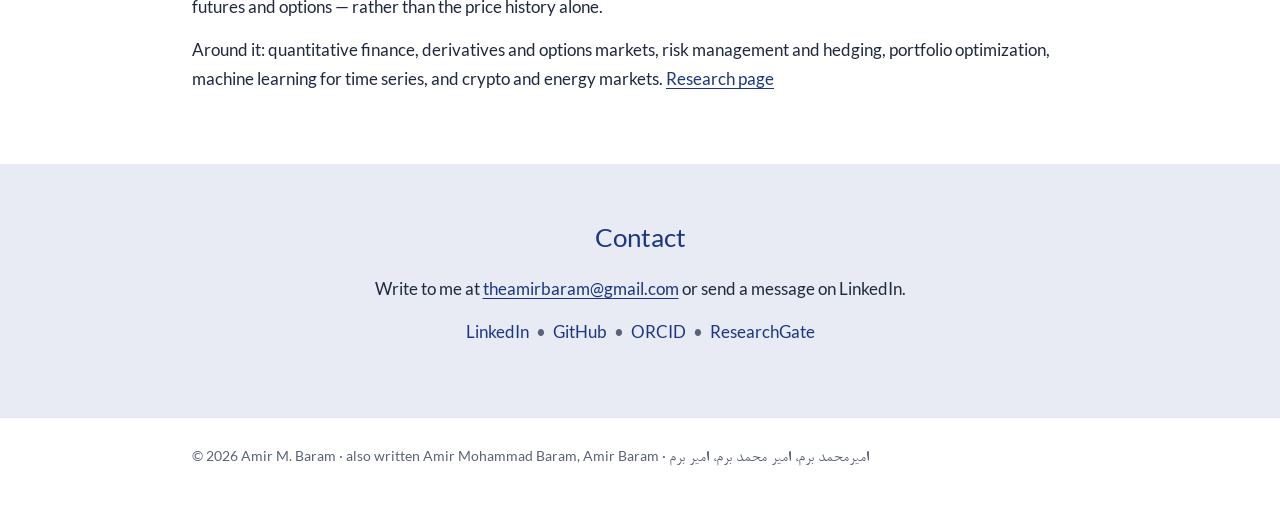
==== commit 8f9fb8ca: "Role line: MSc Finance first, machine learning without a qualifier, both languages Co-Authored-By: C" ====
--- a/index.html
+++ b/index.html
@@ -98,7 +98,7 @@
     <div class="wrap">
       <h1>Amir M. Baram</h1>
       <p class="fa-name" lang="fa" dir="rtl">امیرمحمد برم</p>
-      <p class="role">Quant Researcher · MSc Finance Student · Machine Learning for Financial Markets</p>
+      <p class="role">MSc Finance Student · Quant Researcher · Machine Learning</p>
     </div>
   </div>
 
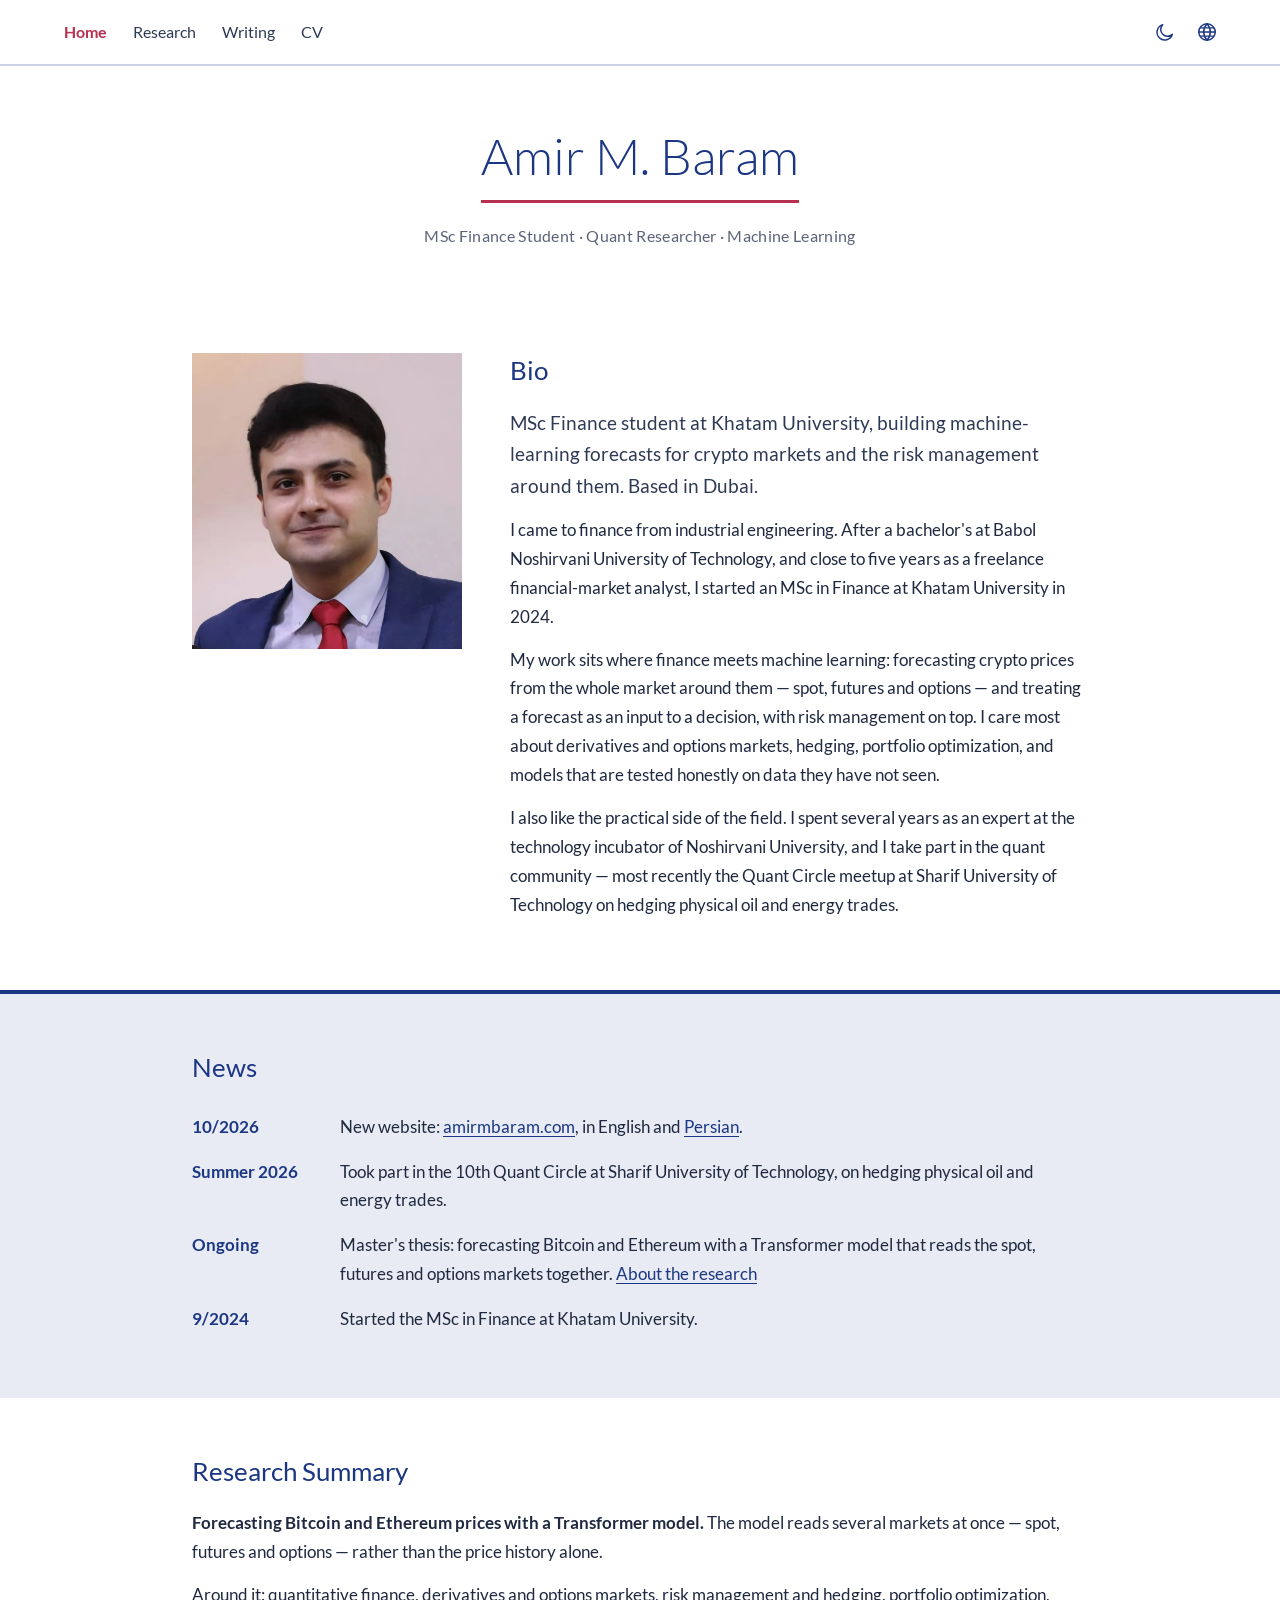
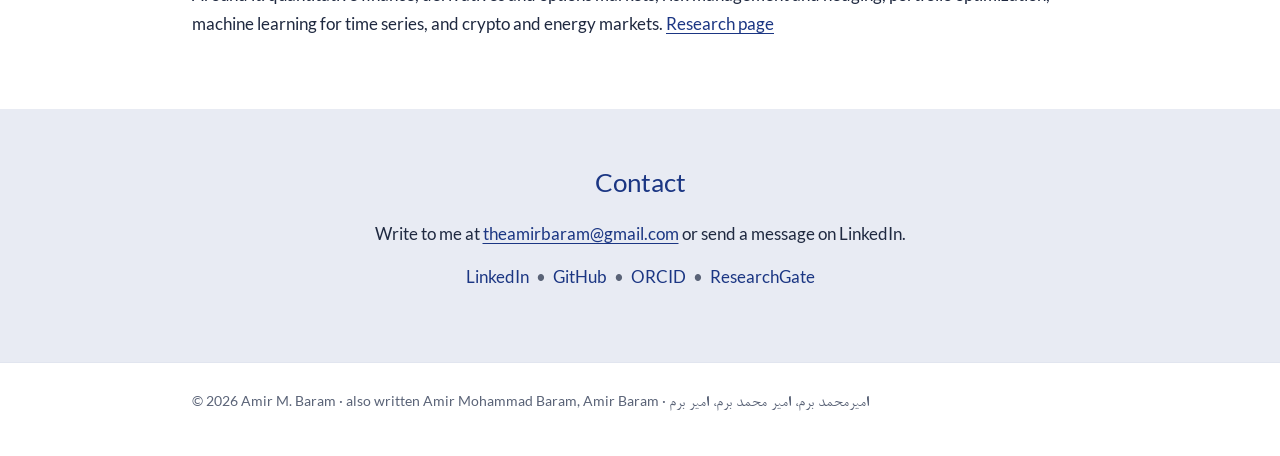
==== commit 38a029fe: "Home: drop the second-script name line under the title, both languages Co-Authored-By: Claude Opus 5" ====
--- a/index.html
+++ b/index.html
@@ -97,7 +97,6 @@
   <div class="page-title">
     <div class="wrap">
       <h1>Amir M. Baram</h1>
-      <p class="fa-name" lang="fa" dir="rtl">امیرمحمد برم</p>
       <p class="role">MSc Finance Student · Quant Researcher · Machine Learning</p>
     </div>
   </div>
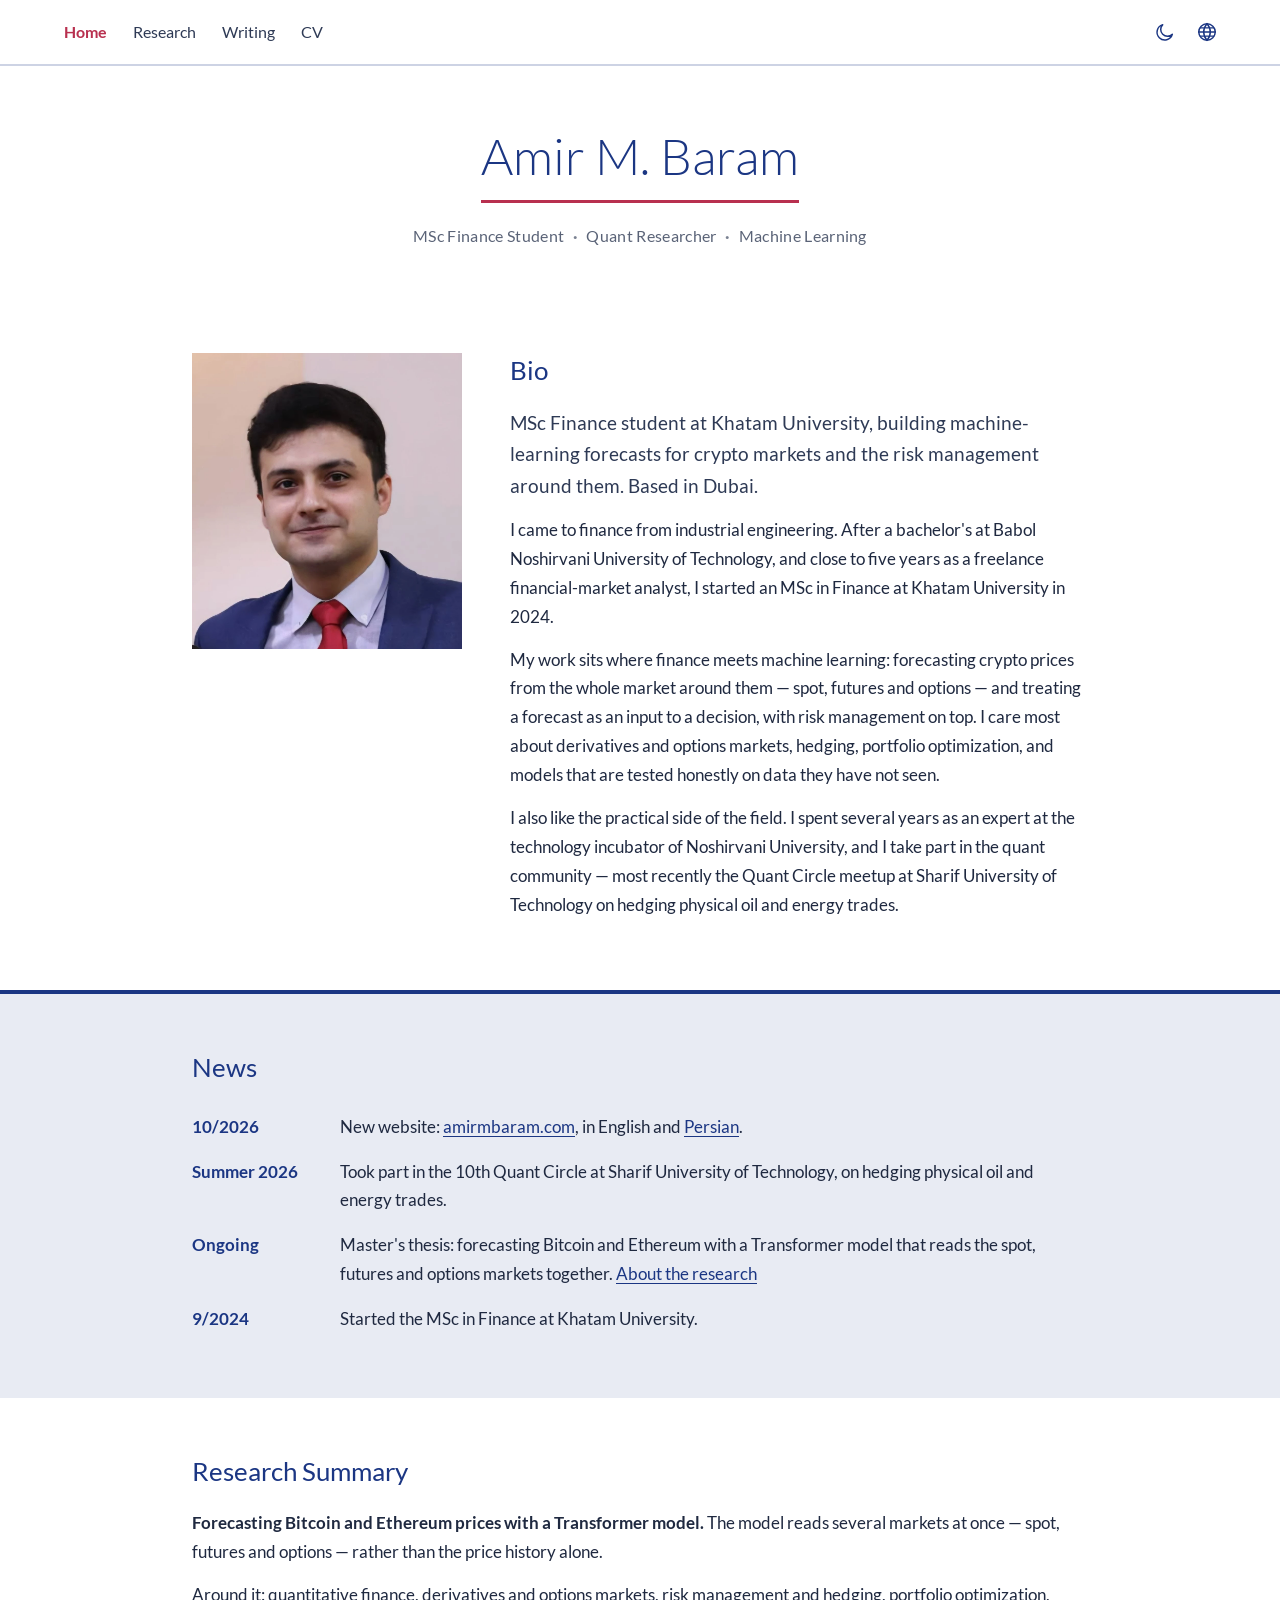
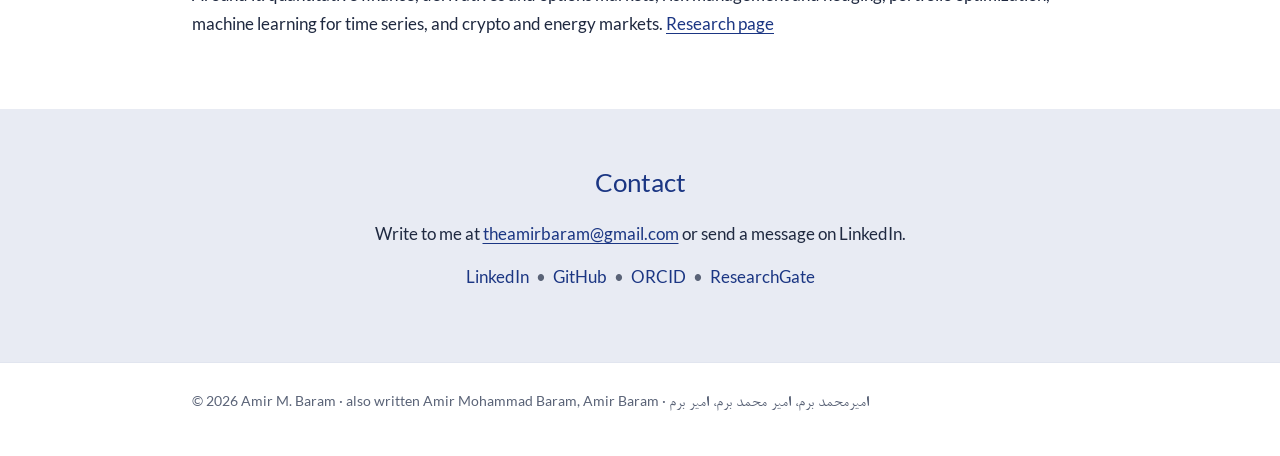
==== commit 17c4b18c: "Role line: separators drawn in the Latin font so the dot sits mid-line in Persian, both languages Co" ====
--- a/index.html
+++ b/index.html
@@ -97,7 +97,7 @@
   <div class="page-title">
     <div class="wrap">
       <h1>Amir M. Baram</h1>
-      <p class="role">MSc Finance Student · Quant Researcher · Machine Learning</p>
+      <p class="role">MSc Finance Student <span class="sep" aria-hidden="true">·</span> Quant Researcher <span class="sep" aria-hidden="true">·</span> Machine Learning</p>
     </div>
   </div>
 
--- a/assets/site.css
+++ b/assets/site.css
@@ -104,6 +104,7 @@
 .page-title .lat{font:300 24px/1.4 var(--f-en);color:var(--ink-2);margin:6px auto 0;direction:ltr;unicode-bidi:isolate}
 .page-title .role{font:400 16px/1.6 var(--f-en);letter-spacing:.02em;color:var(--muted);max-width:62ch;margin:14px auto 0}   /* role line under the name, both languages */
 html[lang="fa"] .page-title .role{font:400 calc(19px*var(--fs))/1.8 var(--f-fa);letter-spacing:0}
+.page-title .role .sep{font:700 16px/1 var(--f-en);margin:0 .35em;opacity:.8}   /* "·" from the Latin font: B Nazanin draws it off-centre */
 .page-title .sub{max-width:62ch;margin:14px auto 0;color:var(--ink-2)}
 .page-title .dots{margin:16px auto 0;max-width:70ch}
 html[lang="fa"] .page-title h1{font:600 clamp(calc(40px*var(--fs)),calc(6vw*var(--fs)),calc(56px*var(--fs)))/1.35 var(--f-fa)}
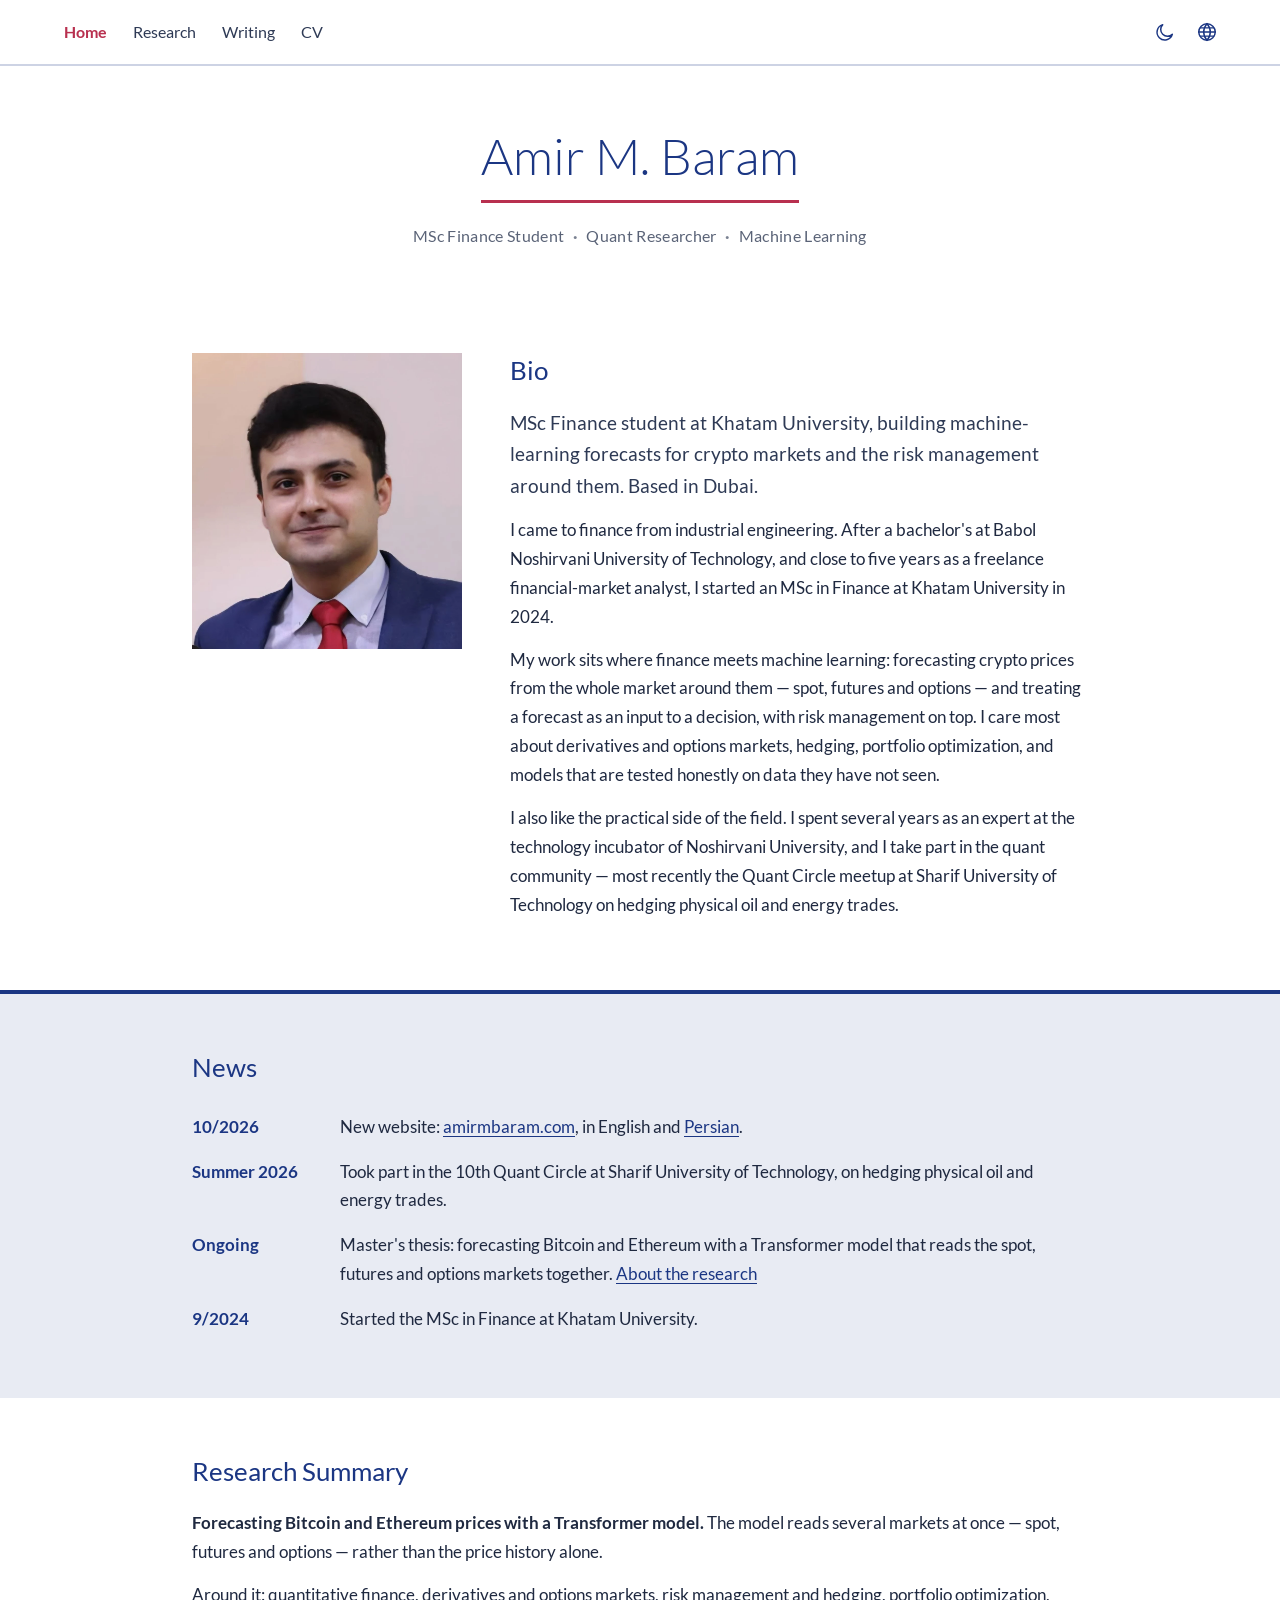
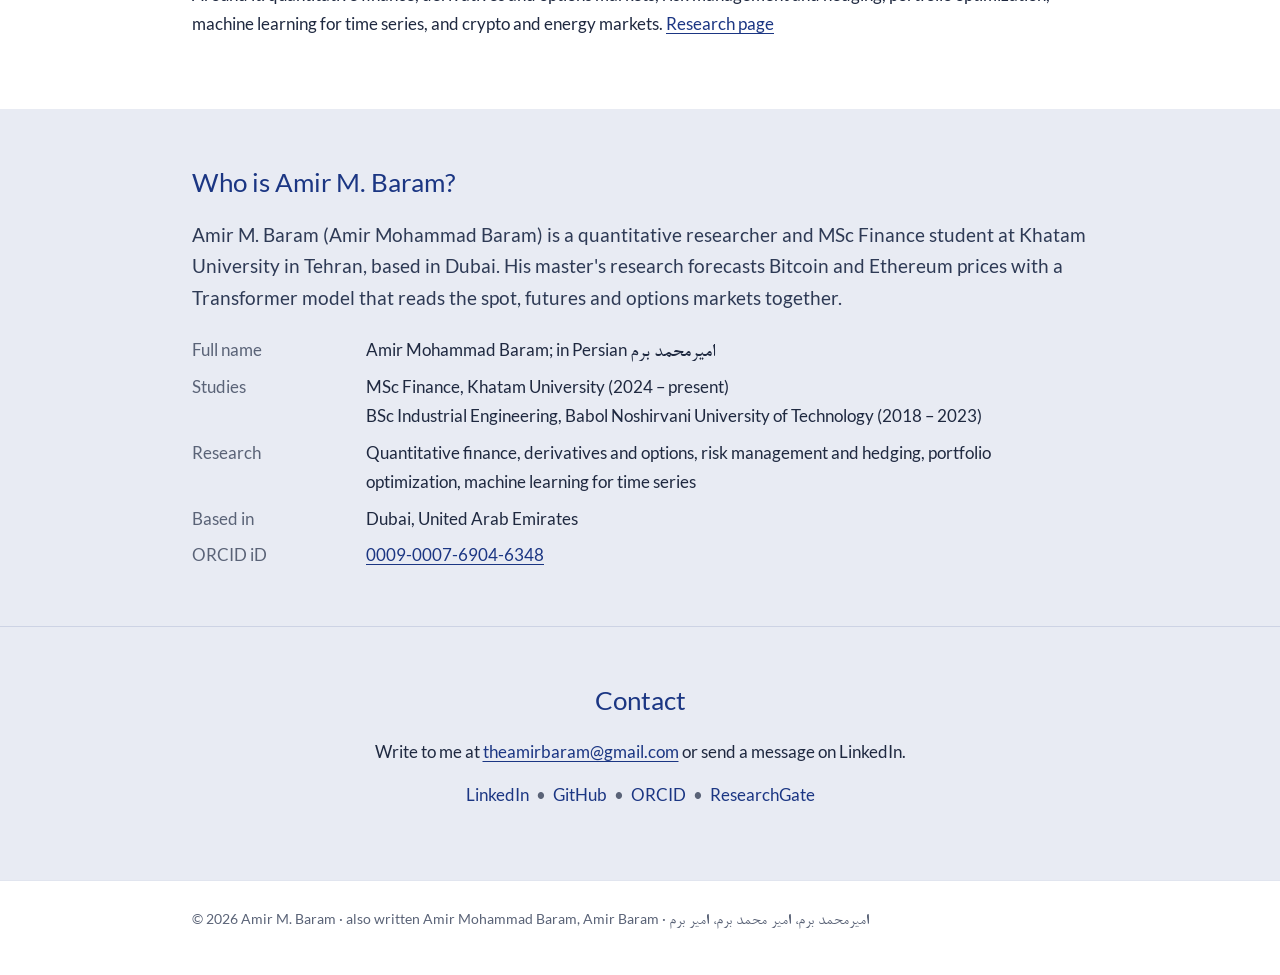
==== commit 90a76f43: "GEO draft: llms.txt, explicit AI-crawler welcome, richer Person markup, "Who is" facts block, IndexN" ====
--- a/index.html
+++ b/index.html
@@ -31,30 +31,48 @@
 <script type="application/ld+json">
 {
   "@context": "https://schema.org",
-  "@type": "Person",
-  "@id": "https://amirmbaram.com/#person",
-  "name": "Amir M. Baram",
-  "alternateName": ["Amir Mohammad Baram", "AmirMohammad Baram", "Amir Baram", "امیرمحمد برم", "امیر محمد برم", "امیر برم"],
-  "givenName": "Amir Mohammad",
-  "familyName": "Baram",
-  "url": "https://amirmbaram.com/",
-  "identifier": {"@type": "PropertyValue", "propertyID": "ORCID", "value": "0009-0007-6904-6348"},
-  "email": "mailto:theamirbaram@gmail.com",
-  "image": "https://amirmbaram.com/amir-m-baram.jpg",
-  "jobTitle": "Quantitative Researcher",
-  "affiliation": {"@type": "CollegeOrUniversity", "name": "Khatam University", "url": "https://khatam.ac.ir/"},
-  "alumniOf": {"@type": "CollegeOrUniversity", "name": "Babol Noshirvani University of Technology", "url": "https://www.nit.ac.ir/"},
-  "homeLocation": {"@type": "Place", "name": "Dubai, United Arab Emirates"},
-  "knowsLanguage": ["fa", "en"],
-  "knowsAbout": ["Quantitative finance", "Financial risk management", "Hedging", "Portfolio optimization", "Derivatives and options markets", "Cryptocurrency markets", "Machine learning", "Time-series forecasting", "Transformer models", "Econometrics", "Python"],
-  "sameAs": [
-    "https://www.linkedin.com/in/amirmbaram/",
-    "https://github.com/theamirbaram",
-    "https://www.kaggle.com/theamirbaram",
-    "https://huggingface.co/theamirbaram",
-    "https://www.researchgate.net/profile/Amir-Baram",
-    "https://www.youtube.com/@theamirbaram",
-    "https://orcid.org/0009-0007-6904-6348"
+  "@graph": [
+    {
+      "@type": "ProfilePage",
+      "@id": "https://amirmbaram.com/#profilepage",
+      "url": "https://amirmbaram.com/",
+      "name": "Amir M. Baram (Amir Mohammad Baram)",
+      "inLanguage": "en",
+      "isPartOf": {"@id": "https://amirmbaram.com/#website"},
+      "mainEntity": {"@id": "https://amirmbaram.com/#person"},
+      "dateCreated": "2026-10-10",
+      "dateModified": "2026-10-14"
+    },
+    {
+      "@type": "Person",
+      "@id": "https://amirmbaram.com/#person",
+      "name": "Amir M. Baram",
+      "alternateName": ["Amir Mohammad Baram", "AmirMohammad Baram", "Amir Baram", "امیرمحمد برم", "امیر محمد برم", "امیر برم"],
+      "givenName": "Amir Mohammad",
+      "familyName": "Baram",
+      "description": "Quantitative researcher and MSc Finance student at Khatam University, based in Dubai. His master's research forecasts Bitcoin and Ethereum prices with a Transformer model that reads the spot, futures and options markets together.",
+      "disambiguatingDescription": "Amir M. Baram (Amir Mohammad Baram, امیرمحمد برم): quantitative researcher and MSc Finance student at Khatam University, based in Dubai; works on machine-learning forecasts for crypto markets and financial risk management.",
+      "url": "https://amirmbaram.com/",
+      "mainEntityOfPage": {"@id": "https://amirmbaram.com/#profilepage"},
+      "identifier": {"@type": "PropertyValue", "propertyID": "ORCID", "value": "0009-0007-6904-6348", "url": "https://orcid.org/0009-0007-6904-6348"},
+      "email": "mailto:theamirbaram@gmail.com",
+      "image": "https://amirmbaram.com/amir-m-baram.jpg",
+      "jobTitle": "Quantitative Researcher",
+      "affiliation": {"@type": "CollegeOrUniversity", "name": "Khatam University", "alternateName": "دانشگاه خاتم", "url": "https://khatam.ac.ir/"},
+      "alumniOf": {"@type": "CollegeOrUniversity", "name": "Babol Noshirvani University of Technology", "alternateName": "دانشگاه صنعتی نوشیروانی بابل", "url": "https://www.nit.ac.ir/"},
+      "homeLocation": {"@type": "Place", "name": "Dubai, United Arab Emirates"},
+      "knowsLanguage": ["fa", "en"],
+      "knowsAbout": ["Quantitative finance", "Financial risk management", "Hedging", "Portfolio optimization", "Derivatives and options markets", "Cryptocurrency markets", "Energy markets", "Machine learning", "Time-series forecasting", "Transformer models", "Econometrics", "Python"],
+      "sameAs": [
+        "https://www.linkedin.com/in/amirmbaram/",
+        "https://github.com/theamirbaram",
+        "https://www.kaggle.com/theamirbaram",
+        "https://huggingface.co/theamirbaram",
+        "https://www.researchgate.net/profile/Amir-Baram",
+        "https://www.youtube.com/@theamirbaram",
+        "https://orcid.org/0009-0007-6904-6348"
+      ]
+    }
   ]
 }
 </script>
@@ -134,6 +152,20 @@
     </div>
   </section>
 
+  <section class="band grey" id="facts" aria-labelledby="h-facts">
+    <div class="wrap">
+      <h2 id="h-facts">Who is Amir M. Baram?</h2>
+      <p class="lead">Amir M. Baram (Amir Mohammad Baram) is a quantitative researcher and MSc Finance student at Khatam University in Tehran, based in Dubai. His master's research forecasts Bitcoin and Ethereum prices with a Transformer model that reads the spot, futures and options markets together.</p>
+      <dl class="facts">
+        <dt>Full name</dt><dd>Amir Mohammad Baram; in Persian <span class="fa-in" lang="fa" dir="rtl">امیرمحمد برم</span></dd>
+        <dt>Studies</dt><dd>MSc Finance, Khatam University (2024 – present)<br>BSc Industrial Engineering, Babol Noshirvani University of Technology (2018 – 2023)</dd>
+        <dt>Research</dt><dd>Quantitative finance, derivatives and options, risk management and hedging, portfolio optimization, machine learning for time series</dd>
+        <dt>Based in</dt><dd>Dubai, United Arab Emirates</dd>
+        <dt>ORCID iD</dt><dd><a href="https://orcid.org/0009-0007-6904-6348">0009-0007-6904-6348</a></dd>
+      </dl>
+    </div>
+  </section>
+
   <section class="band grey" id="contact" aria-labelledby="h-contact">
     <div class="wrap">
       <h2 id="h-contact">Contact</h2>
--- a/assets/site.css
+++ b/assets/site.css
@@ -123,6 +123,16 @@
 .bio .lead{font-size:18.5px;color:var(--ink-2)}
 html[lang="fa"] .bio .lead{font-size:calc(22px*var(--fs))}
 
+/* home: "Who is ..." facts, a plain list that search and answer engines can quote (both languages) */
+.band.grey + .band.grey{border-top:1px solid var(--line-grey)}   /* facts and contact are both grey: a rule between them */
+#facts .lead{font-size:18.5px;color:var(--ink-2)}
+html[lang="fa"] #facts .lead{font-size:calc(22px*var(--fs))}
+.facts{display:grid;grid-template-columns:150px 1fr;gap:8px 24px;margin:22px 0 0}
+.facts dt{color:var(--muted)}
+.facts dd{margin:0}
+.facts .fa-in,.facts .en{white-space:nowrap}   /* a name in the other script stays on one line */
+html[lang="fa"] .facts{grid-template-columns:170px 1fr}
+
 /* home: contact, centred (both languages) */
 #contact{text-align:center}
 #contact .dots{justify-content:center}
@@ -207,4 +217,6 @@
   .news li,.posts li,.rows li,html[lang="fa"] .news li{grid-template-columns:1fr;gap:0}
   .cols{columns:1}
   .grid2{grid-template-columns:1fr;gap:28px}
-}
+  .facts,html[lang="fa"] .facts{grid-template-columns:1fr;gap:0}
+  .facts dd{margin-bottom:12px}
+}
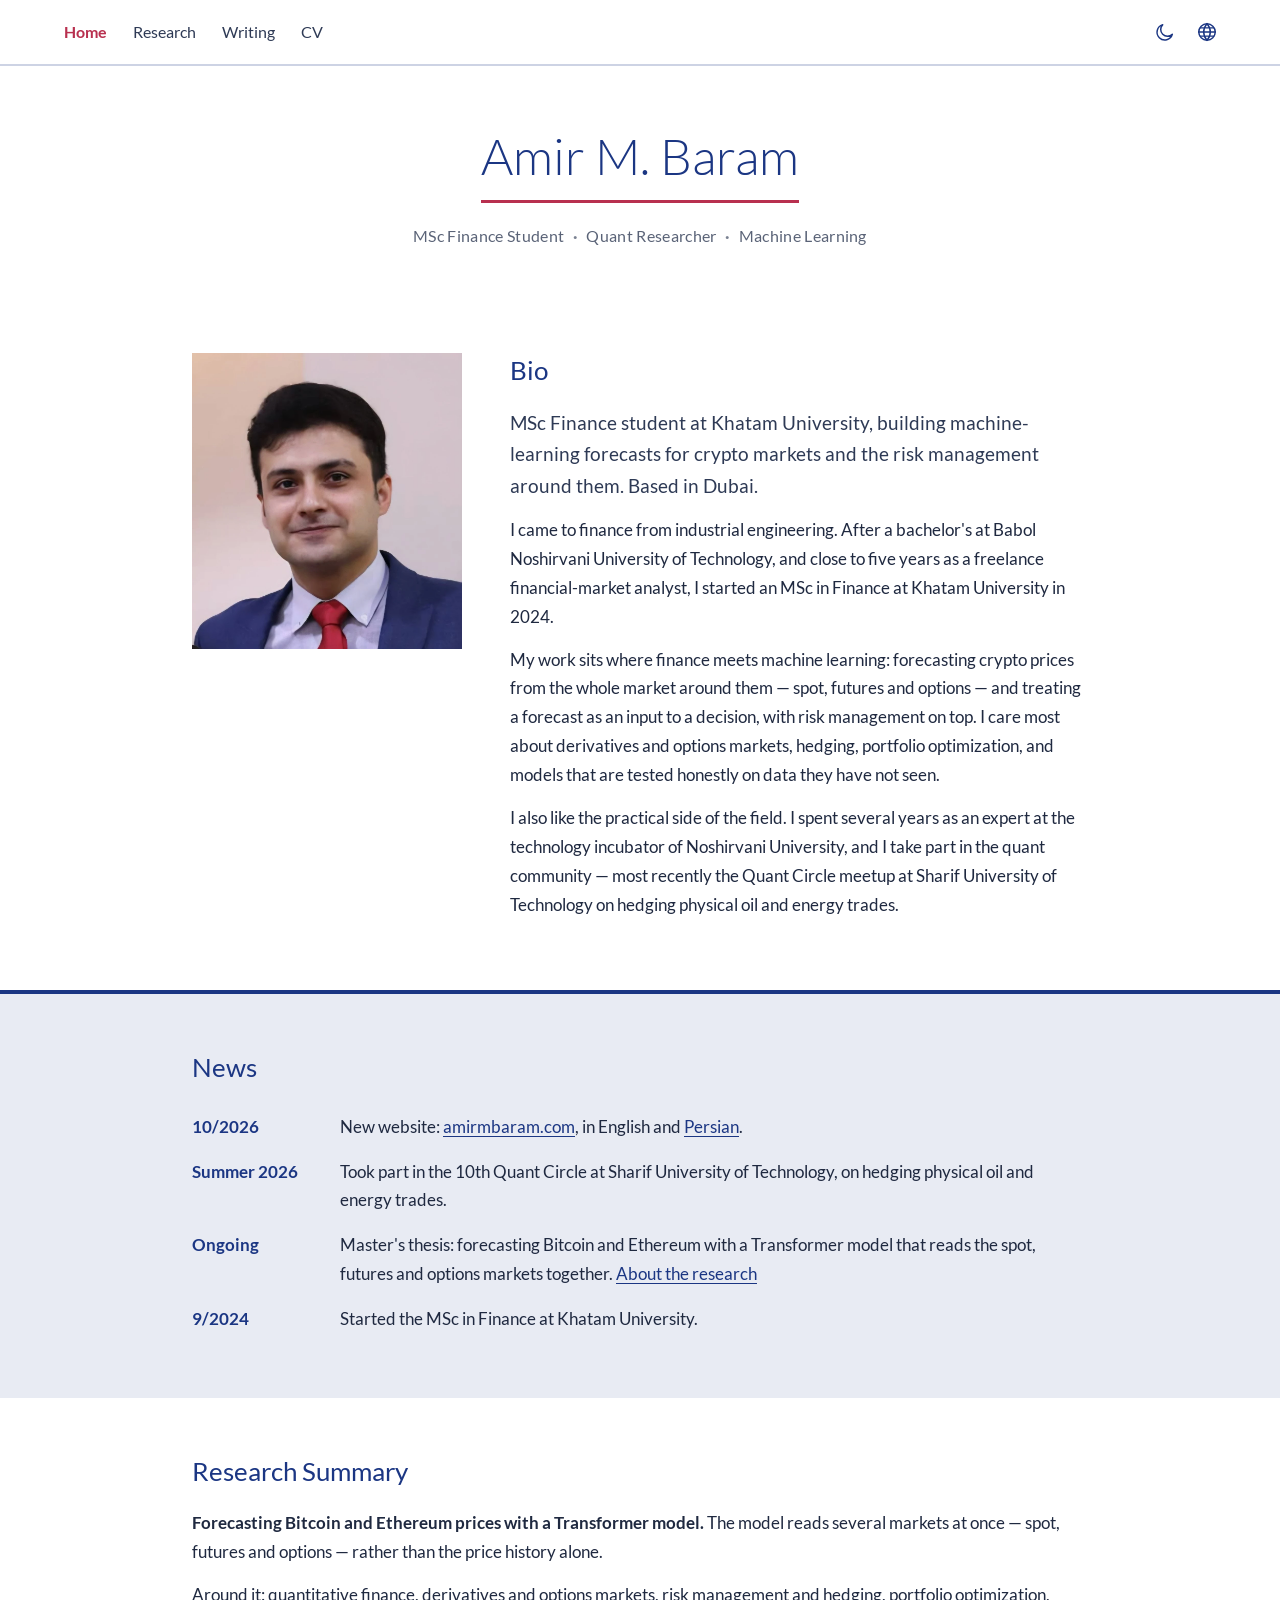
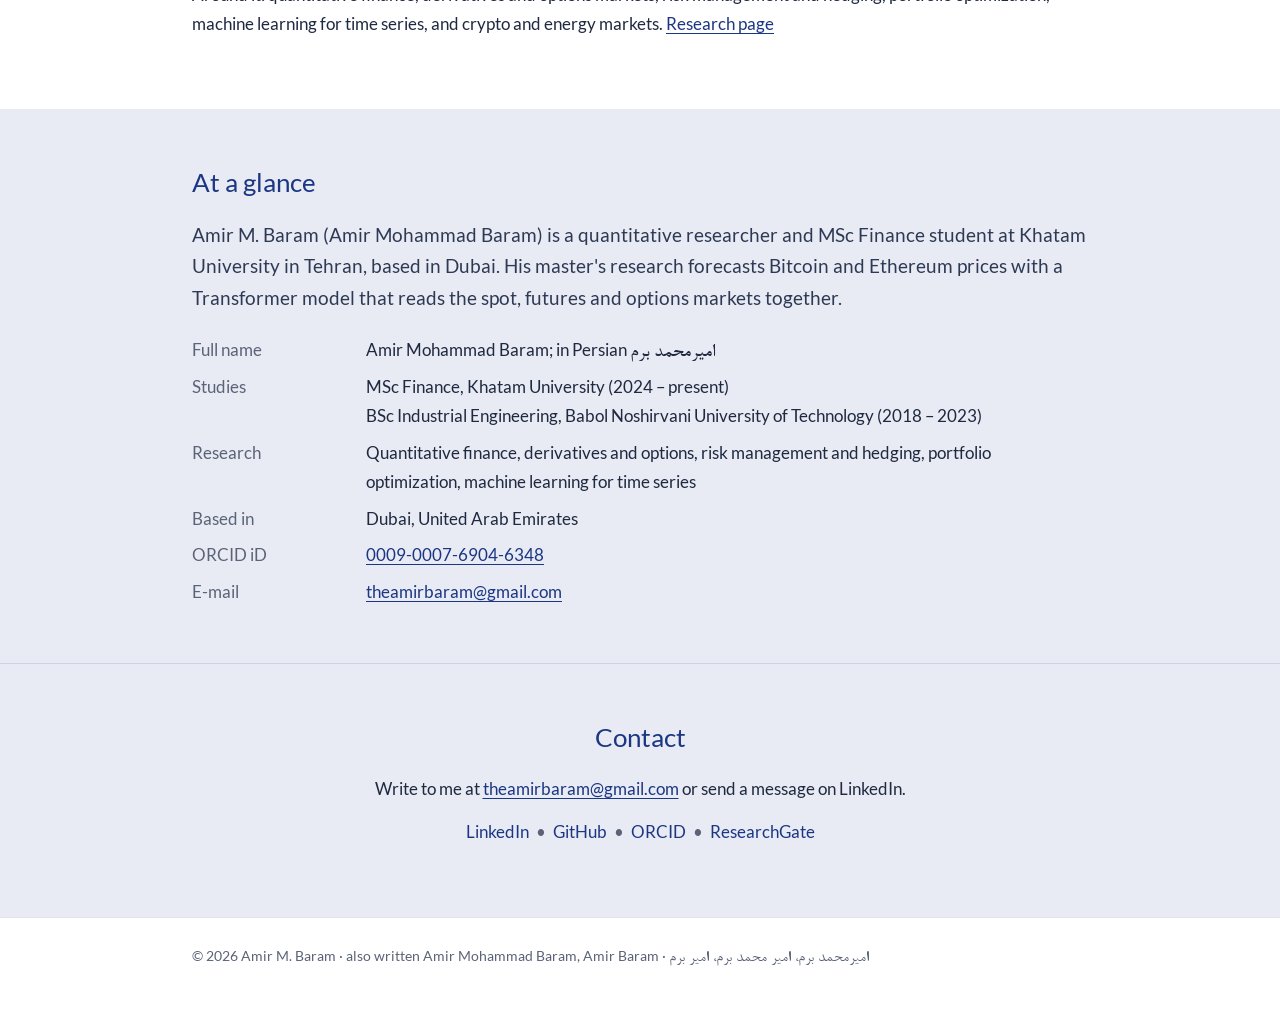
==== commit 14d37e70: "GEO draft v2: facts band heading "At a glance" / «در یک نگاه», e-mail line in the facts, both langua" ====
--- a/index.html
+++ b/index.html
@@ -154,7 +154,7 @@
 
   <section class="band grey" id="facts" aria-labelledby="h-facts">
     <div class="wrap">
-      <h2 id="h-facts">Who is Amir M. Baram?</h2>
+      <h2 id="h-facts">At a glance</h2>
       <p class="lead">Amir M. Baram (Amir Mohammad Baram) is a quantitative researcher and MSc Finance student at Khatam University in Tehran, based in Dubai. His master's research forecasts Bitcoin and Ethereum prices with a Transformer model that reads the spot, futures and options markets together.</p>
       <dl class="facts">
         <dt>Full name</dt><dd>Amir Mohammad Baram; in Persian <span class="fa-in" lang="fa" dir="rtl">امیرمحمد برم</span></dd>
@@ -162,6 +162,7 @@
         <dt>Research</dt><dd>Quantitative finance, derivatives and options, risk management and hedging, portfolio optimization, machine learning for time series</dd>
         <dt>Based in</dt><dd>Dubai, United Arab Emirates</dd>
         <dt>ORCID iD</dt><dd><a href="https://orcid.org/0009-0007-6904-6348">0009-0007-6904-6348</a></dd>
+        <dt>E-mail</dt><dd><a href="mailto:theamirbaram@gmail.com">theamirbaram@gmail.com</a></dd>
       </dl>
     </div>
   </section>
--- a/assets/site.css
+++ b/assets/site.css
@@ -123,7 +123,7 @@
 .bio .lead{font-size:18.5px;color:var(--ink-2)}
 html[lang="fa"] .bio .lead{font-size:calc(22px*var(--fs))}
 
-/* home: "Who is ..." facts, a plain list that search and answer engines can quote (both languages) */
+/* home: "At a glance" facts, a plain list that search and answer engines can quote (both languages) */
 .band.grey + .band.grey{border-top:1px solid var(--line-grey)}   /* facts and contact are both grey: a rule between them */
 #facts .lead{font-size:18.5px;color:var(--ink-2)}
 html[lang="fa"] #facts .lead{font-size:calc(22px*var(--fs))}
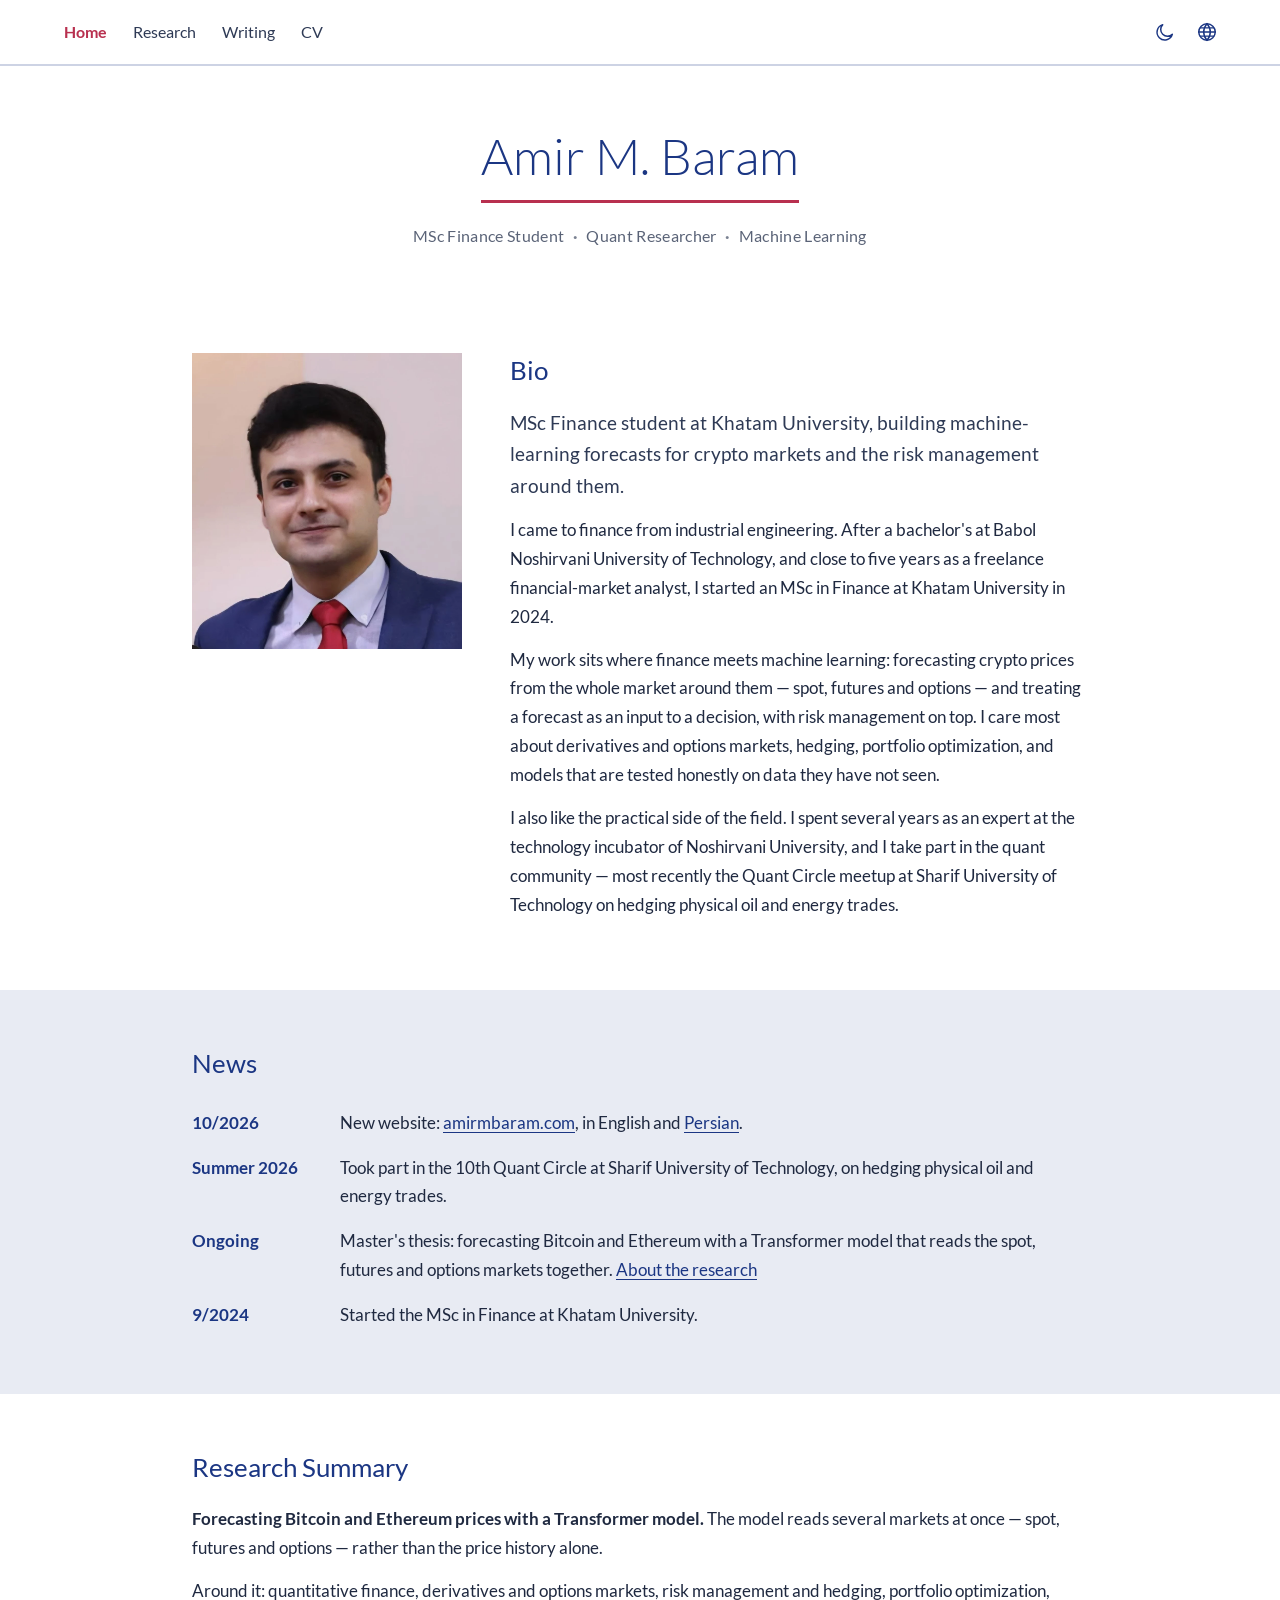
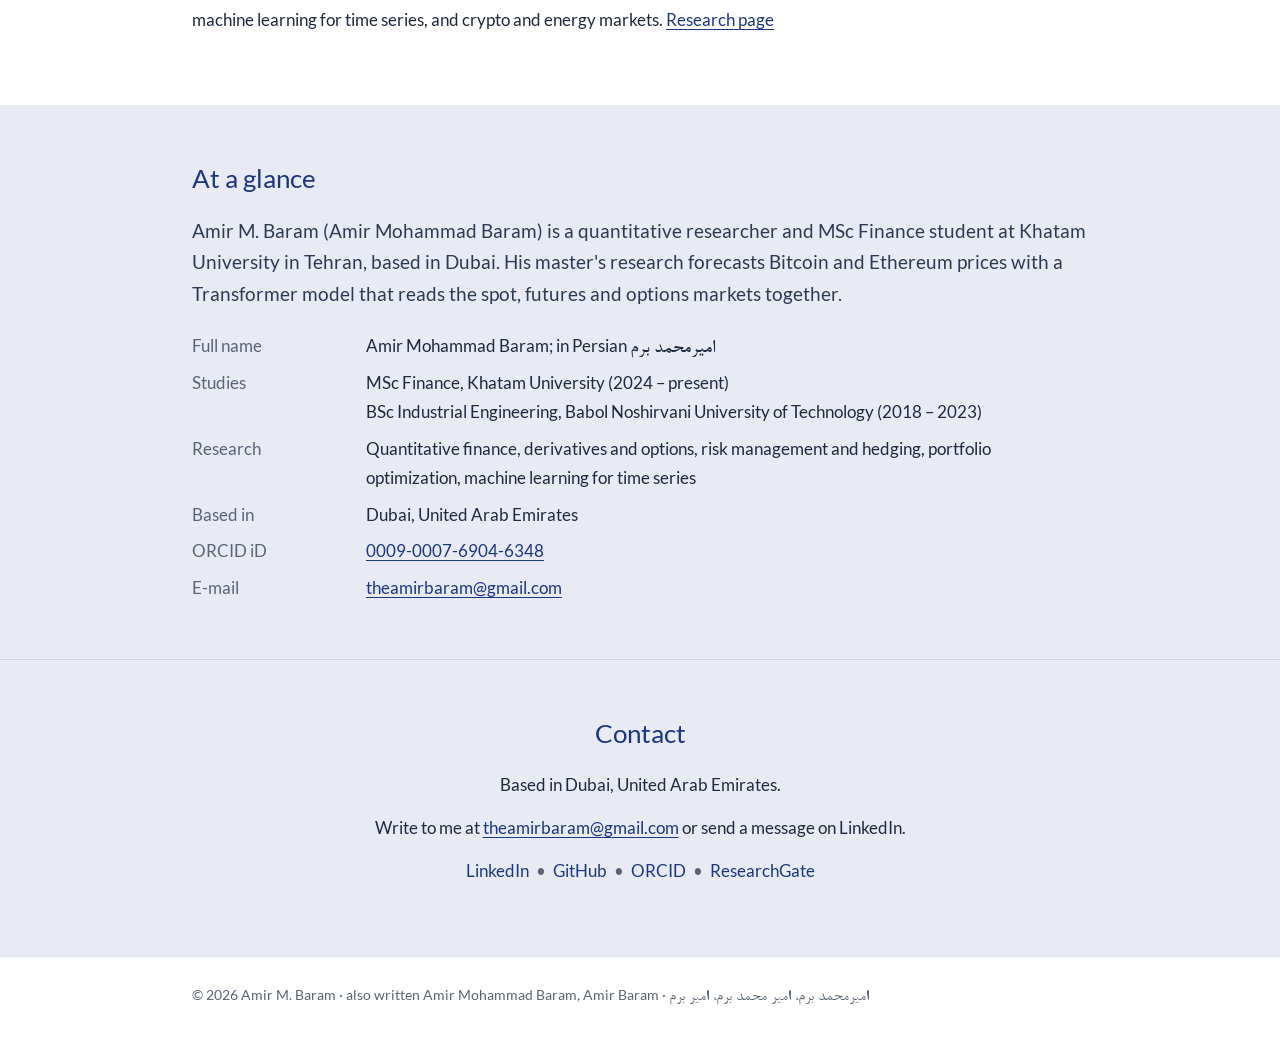
==== commit 34ce62f7: "Home: "Based in Dubai" moved from the bio to Contact, both languages Amir, 18 Oct: cleaner that way." ====
--- a/index.html
+++ b/index.html
@@ -124,7 +124,7 @@
       <img src="/amir-m-baram.webp" width="1053" height="1155" fetchpriority="high" alt="Portrait of Amir M. Baram">
       <div>
         <h2 id="h-bio">Bio</h2>
-        <p class="lead">MSc Finance student at Khatam University, building machine-learning forecasts for crypto markets and the risk management around them. Based in Dubai.</p>
+        <p class="lead">MSc Finance student at Khatam University, building machine-learning forecasts for crypto markets and the risk management around them.</p>
         <p>I came to finance from industrial engineering. After a bachelor's at Babol Noshirvani University of Technology, and close to five years as a freelance financial-market analyst, I started an MSc in Finance at Khatam University in 2024.</p>
         <p>My work sits where finance meets machine learning: forecasting crypto prices from the whole market around them — spot, futures and options — and treating a forecast as an input to a decision, with risk management on top. I care most about derivatives and options markets, hedging, portfolio optimization, and models that are tested honestly on data they have not seen.</p>
         <p>I also like the practical side of the field. I spent several years as an expert at the technology incubator of Noshirvani University, and I take part in the quant community — most recently the Quant Circle meetup at Sharif University of Technology on hedging physical oil and energy trades.</p>
@@ -170,6 +170,7 @@
   <section class="band grey" id="contact" aria-labelledby="h-contact">
     <div class="wrap">
       <h2 id="h-contact">Contact</h2>
+      <p>Based in Dubai, United Arab Emirates.</p>
       <p>Write to me at <a href="mailto:theamirbaram@gmail.com">theamirbaram@gmail.com</a> or send a message on LinkedIn.</p>
       <p class="dots"><a href="https://www.linkedin.com/in/amirmbaram/" rel="me">LinkedIn</a><span class="sep">•</span><a href="https://github.com/theamirbaram" rel="me">GitHub</a><span class="sep">•</span><a href="https://orcid.org/0009-0007-6904-6348" rel="me">ORCID</a><span class="sep">•</span><a href="https://www.researchgate.net/profile/Amir-Baram" rel="me">ResearchGate</a></p>
     </div>
--- a/assets/site.css
+++ b/assets/site.css
@@ -112,7 +112,7 @@
 /* ---- bands ---- */
 .band{padding:56px 0}
 .band.grey{background:var(--grey)}
-.band.tint{background:var(--grey);border-top:4px solid var(--blue)}   /* the News band: light, with a Khatam-blue edge */
+.band.tint{background:var(--grey)}   /* the News band: same ground as the grey bands, no top edge (Amir, 18 Oct 2026) */
 h2{font:400 26px/1.35 var(--f-en);color:var(--blue);margin:0 0 20px}
 h3{margin:0}
 html[lang="fa"] h2{font:600 calc(31px*var(--fs))/1.5 var(--f-fa)}
